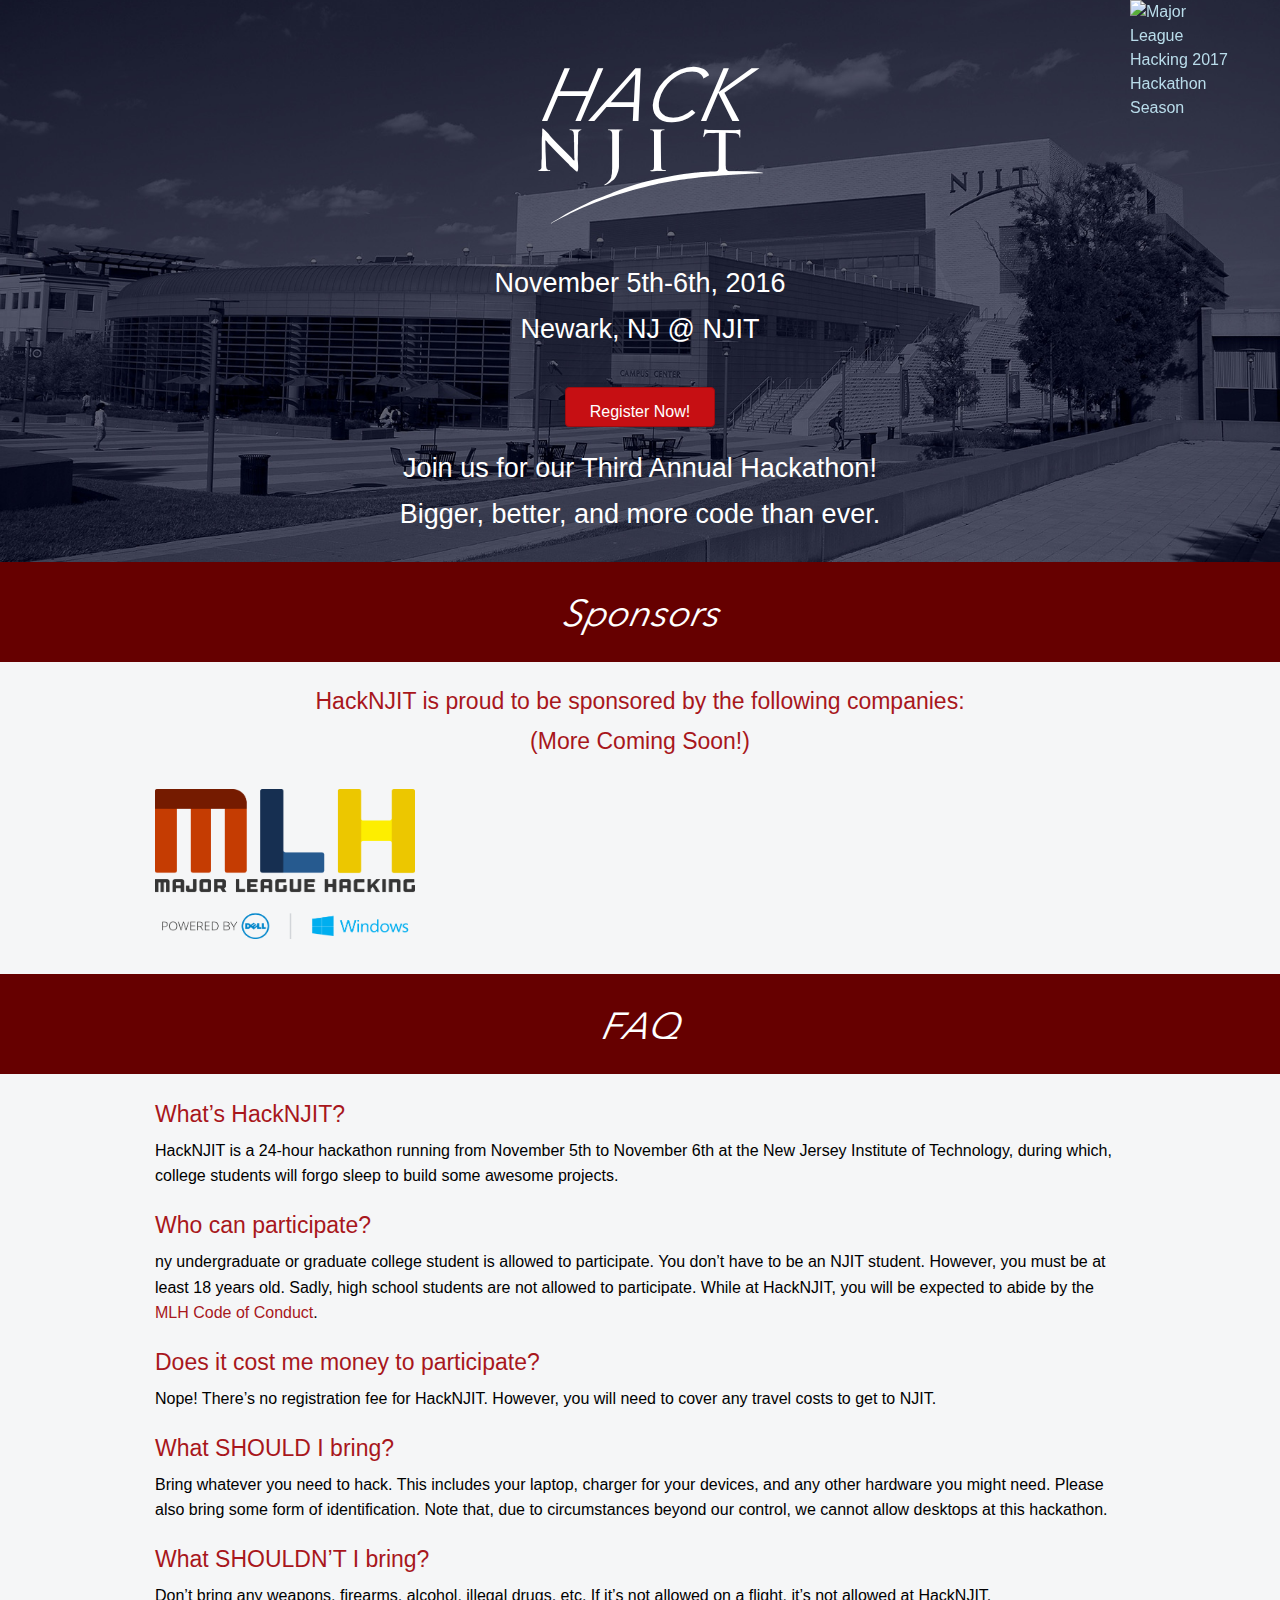
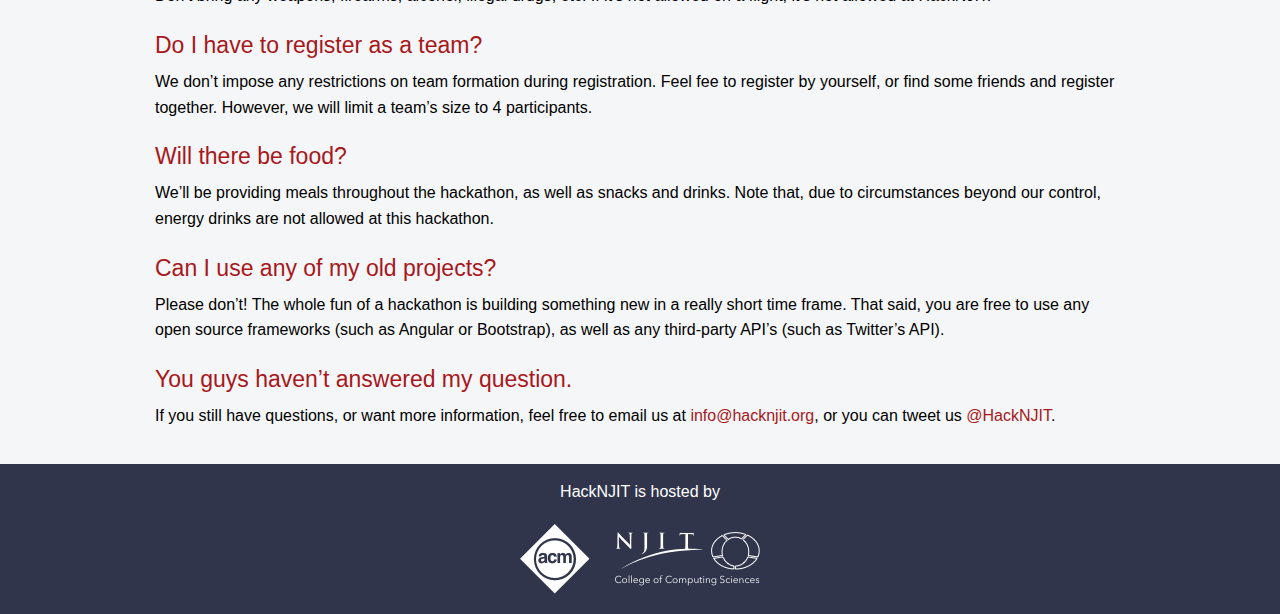
==== index.html @ 6ea571e4 "Updated the FAQ" ====
<!DOCTYPE html>
<html class="no-js" lang="en">
	<head>
		<meta charset="utf-8">

		<title>HackNJIT</title>

		<meta name="viewport" content="width=device-width, initial-scale=1.0">

		<link rel="stylesheet" href="css/normalize.min.css">
		<link rel="stylesheet" href="css/foundation.min.css">
		<link rel="stylesheet" href="css/slick.css">
		<link rel="stylesheet" href="css/style.min.css">

	</head>
	<body>
		<header>
			<div class="row">
				<div class="columns">
					<h2>Hack</h2>
					<h1><img src="img/njit-logo.png" alt="NJIT"></h1>
				</div>
			</div>

			<div class="row" id="info">
				<h3>November 5th-6th, 2016</h3>
				<h3>Newark, NJ @ NJIT</h3>
			</div>
				<a href="https://my.mlh.io/oauth/authorize?client_id=db5edcd87c031832a707f949e7d8740b9e0c71959344ea7dee6078cb388b0f20&redirect_uri=http://hacknjit.org/dashboard.html&response_type=token">
					<button type="button" id="signupbutton" class="button alert">Register Now!</button>
				</a>
			<div>
				<h3>Join us for our Third Annual Hackathon!</h3>
				<h3>Bigger, better, and more code than ever.</h3>
			</div>
		</header>
		<section id="faq">
			<div class="title">
				<div class="row">
					<div class="columns small-centered">
						<h3>Sponsors</h3>
					</div>
				</div>
			</div>
			<div class="content">
				<div class="row">
					<div class="columns small-centered">
						<div class="question">
							<h4 style="text-align:center">HackNJIT is proud to be sponsored by the following companies:</h4>
							<h4 style="text-align:center">(More Coming Soon!)</h4>
							<br>
							<a href="https://mlh.io/" target="_blank">
								<img style="width:260px;height:150px" src="img/mlh-logo-color.png" alt="MLH">
							</a>
						</div>
					</div>
				</div>
			</div>
			<div class="title">
				<div class="row">
					<div class="columns small-centered">
						<h3>FAQ</h3>
					</div>
				</div>
			</div>
			<div class="content">
				<div class="row">
					<div class="columns small-centered">
						<div class="question">
							<h4>What’s HackNJIT?</h4>
							<p>HackNJIT is a 24-hour hackathon running from November 5th to November 6th at the New Jersey Institute of Technology, during which, college students will forgo sleep to build some awesome projects.</p>
							<h4>Who can participate?</h4>
							<p>ny undergraduate or graduate college student is allowed to participate. You don’t have to be an NJIT student. However, you must be at least 18 years old. Sadly, high school students are not allowed to participate. While at HackNJIT, you will be expected to abide by the <a href="https://static.mlh.io/docs/mlh-code-of-conduct.pdf" target="_blank">MLH Code of Conduct</a>.</p>
							<h4>Does it cost me money to participate?</h4>
							<p>Nope! There’s no registration fee for HackNJIT. However, you will need to cover any travel costs to get to NJIT.</p>
							<h4>What SHOULD I bring?</h4>
							<p>Bring whatever you need to hack. This includes your laptop, charger for your devices, and any other hardware you might need. Please also bring some form of identification. Note that, due to circumstances beyond our control, we cannot allow desktops at this hackathon.</p>
							<h4>What SHOULDN’T I bring?</h4>
							<p>Don’t bring any weapons, firearms, alcohol, illegal drugs, etc. If it’s not allowed on a flight, it’s not allowed at HackNJIT. </p>
							<h4>Do I have to register as a team?</h4>
							<p>We don’t impose any restrictions on team formation during registration. Feel fee to register by yourself, or find some friends and register together. However, we will limit a team’s size to 4 participants.</p>
							<h4>Will there be food?</h4>
							<p>We’ll be providing meals throughout the hackathon, as well as snacks and drinks. Note that, due to circumstances beyond our control, energy drinks are not allowed at this hackathon.</p>
							<h4>Can I use any of my old projects?</h4>
							<p>Please don’t! The whole fun of a hackathon is building something new in a really short time frame. That said, you are free to use any open source frameworks (such as Angular or Bootstrap), as well as any third-party API’s (such as Twitter’s API).</p>
							<h4>You guys haven’t answered my question.</h4>
							<p>If you still have questions, or want more information, feel free to email us at <a href="mailto:info@hacknjit.org">info@hacknjit.org</a>, or you can tweet us <a href="https://twitter.com/hacknjit" target="_blank">@HackNJIT</a>.</p>
						</div>
					</div>
				</div>
			</div>
		</section>
		<footer>
			<div class="row">
				<div class="columns">
					<p>HackNJIT is hosted by</p>
				</div>
				<div class="columns">
					<div class="row">
						<div class="columns">
							<div class="host" id="host-acm">
								<a href="http://njit.acm.org/" target="_blank">
									<img src="img/acm-logo.png">
								</a>
							</div>
							<div class="host" id="host-ccs">
								<a href="http://ccs.njit.edu/" target="_blank">
									<img src="img/ccs-logo.png">
								</a>
							</div>
						</div>
					</div>
				</div>
			</div>
		</footer>
		<script src="js/slick.min.js"></script>
		<script src="js/email.min.js"></script>
		<a id="mlh-trust-badge" style="display:block;max-width:100px;min-width:60px;position:fixed;right:50px;top:0;width:10%;z-index:10000" href="https://mlh.io/seasons/na-2017/events?utm_source=na-2017&utm_medium=TrustBadge&utm_campaign=na-2017&utm_content=white" target="_blank"><img src="https://s3.amazonaws.com/logged-assets/trust-badge/2017/white.svg" alt="Major League Hacking 2017 Hackathon Season" style="width:100%"></a>
	</body>
</html>
---- css/style.min.css ----
@import (css) url(//hello.myfonts.net/count/2bbddd);.button,body,h3,h4,h5,h6{font-family:AvenirNextLTPro-Regular,url('Avenir Next'),sans-serif}#schedule .content,#sponsors-contact,#sponsors-grid,footer,header,section .title{text-align:center}@font-face{font-family:url(AvenirNextLTPro-Regular);src:url(../webfonts/2BBDDD_0_0.eot);src:url(../webfonts/2BBDDD_0_0.eot?#iefix) format('embedded-opentype'),url(../webfonts/2BBDDD_0_0.woff) format('woff'),url(../webfonts/2BBDDD_0_0.ttf) format('truetype')}@font-face{font-family:AvenirNextLTPro-It;src:url(../webfonts/2BBDDD_1_0.eot);src:url(../webfonts/2BBDDD_1_0.eot?#iefix) format('embedded-opentype'),url(../webfonts/2BBDDD_1_0.woff) format('woff'),url(../webfonts/2BBDDD_1_0.ttf) format('truetype')}a.button,body,h1,h2,h3,h4,h5,h6{color:#fff}a,a:hover{color:#b9dcea}a:hover{text-decoration:underline}a.button:hover{text-decoration:none}h3,h4,h5,h6{font-weight:400}h1,h2,section .title h3{font-style:italic;font-family:AvenirNextLTPro-It,"Avenir Next",sans-serif}h1{margin-top:20px}h1 img{margin-left:21px}h2{font-size:56pt;text-transform:uppercase;height:65px}header{padding-top:40px;padding-bottom:20px;background-color:#1b1b30;-webkit-background-size:cover;-moz-background-size:cover;-o-background-size:cover;background-size:cover}@media screen and (min-width:768px){header{background-image:url(../img/bg-large.jpg);background-repeat:no-repeat no-repeat;background-position:center center}}@media screen and (max-width:767px){header{background-image:url(../img/bg-small.jpg);background-repeat:no-repeat no-repeat;background-position:center center}}header .row{margin-bottom:30px}.button{background:0 0;border:1px solid #fff;border-radius:4px;height:40px;width:150px;padding:11px 0 0}.button:hover{background:rgba(225,225,225,.25)}section{background:#1b1b30}section .title{background:#600;height:100px;padding-top:22px}section .title h3{font-size:28pt}section .content{padding-top:20px;background:#f5f6f7;color:#000}p.date,section .content a,section .content h4{color:#a8171c}footer{background:#30354b;padding:15px 0 20px}.question{margin-bottom:35px}#schedule p.date{font-size:16pt}.event{margin-bottom:20px}.event p{margin:0}.event p.time{font-weight:600}.host{display:inline;margin-right:20px}.host:last-child{margin-right:0}#host-ccs{margin-top:10px}
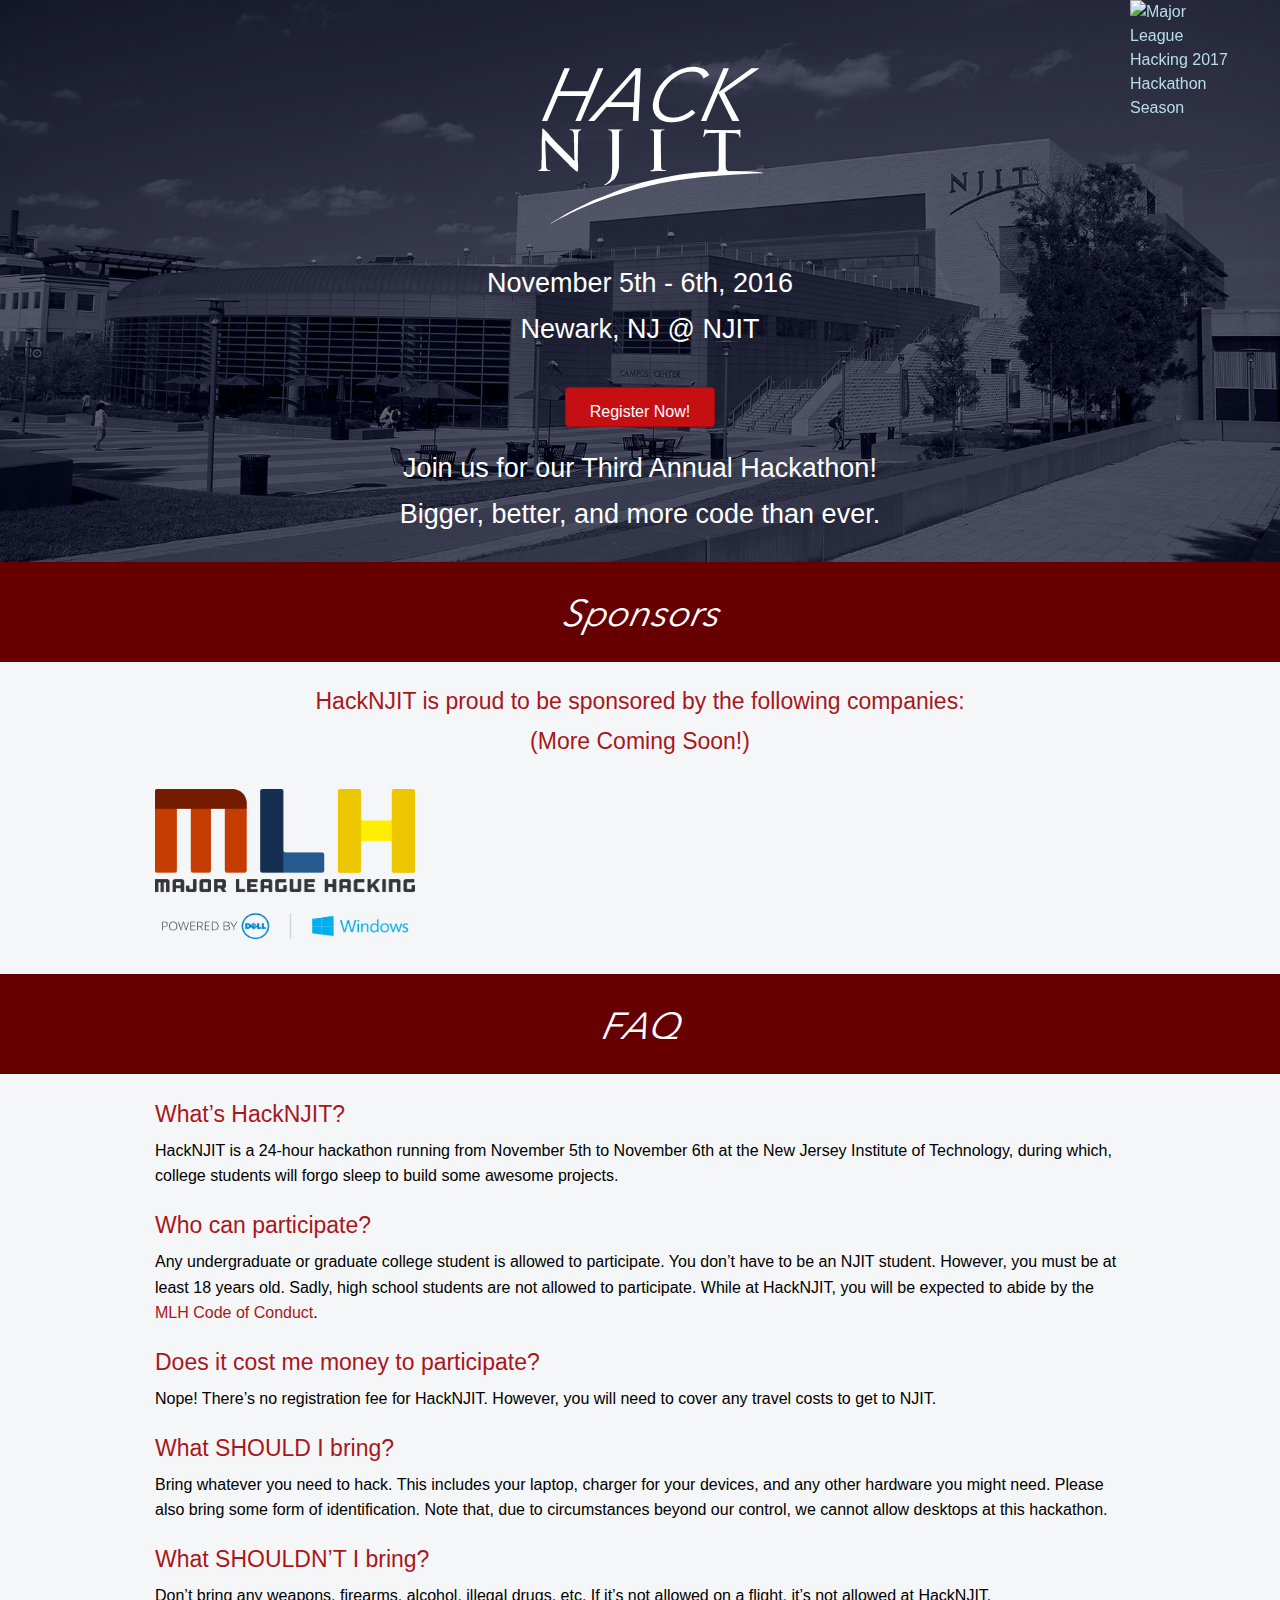
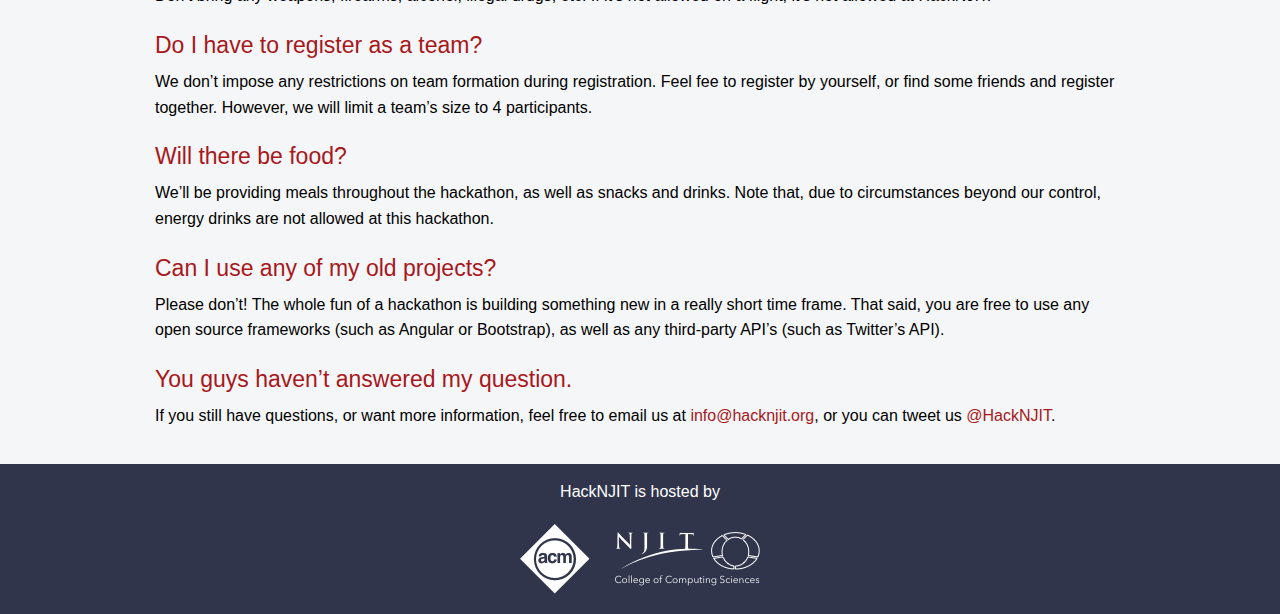
==== commit ab8dea0c: "Fixed a typo in the FAQ" ====
--- a/index.html
+++ b/index.html
@@ -23,7 +23,7 @@
 			</div>
 
 			<div class="row" id="info">
-				<h3>November 5th-6th, 2016</h3>
+				<h3>November 5th - 6th, 2016</h3>
 				<h3>Newark, NJ @ NJIT</h3>
 			</div>
 				<a href="https://my.mlh.io/oauth/authorize?client_id=db5edcd87c031832a707f949e7d8740b9e0c71959344ea7dee6078cb388b0f20&redirect_uri=http://hacknjit.org/dashboard.html&response_type=token">
@@ -70,7 +70,7 @@
 							<h4>What’s HackNJIT?</h4>
 							<p>HackNJIT is a 24-hour hackathon running from November 5th to November 6th at the New Jersey Institute of Technology, during which, college students will forgo sleep to build some awesome projects.</p>
 							<h4>Who can participate?</h4>
-							<p>ny undergraduate or graduate college student is allowed to participate. You don’t have to be an NJIT student. However, you must be at least 18 years old. Sadly, high school students are not allowed to participate. While at HackNJIT, you will be expected to abide by the <a href="https://static.mlh.io/docs/mlh-code-of-conduct.pdf" target="_blank">MLH Code of Conduct</a>.</p>
+							<p>Any undergraduate or graduate college student is allowed to participate. You don’t have to be an NJIT student. However, you must be at least 18 years old. Sadly, high school students are not allowed to participate. While at HackNJIT, you will be expected to abide by the <a href="https://static.mlh.io/docs/mlh-code-of-conduct.pdf" target="_blank">MLH Code of Conduct</a>.</p>
 							<h4>Does it cost me money to participate?</h4>
 							<p>Nope! There’s no registration fee for HackNJIT. However, you will need to cover any travel costs to get to NJIT.</p>
 							<h4>What SHOULD I bring?</h4>
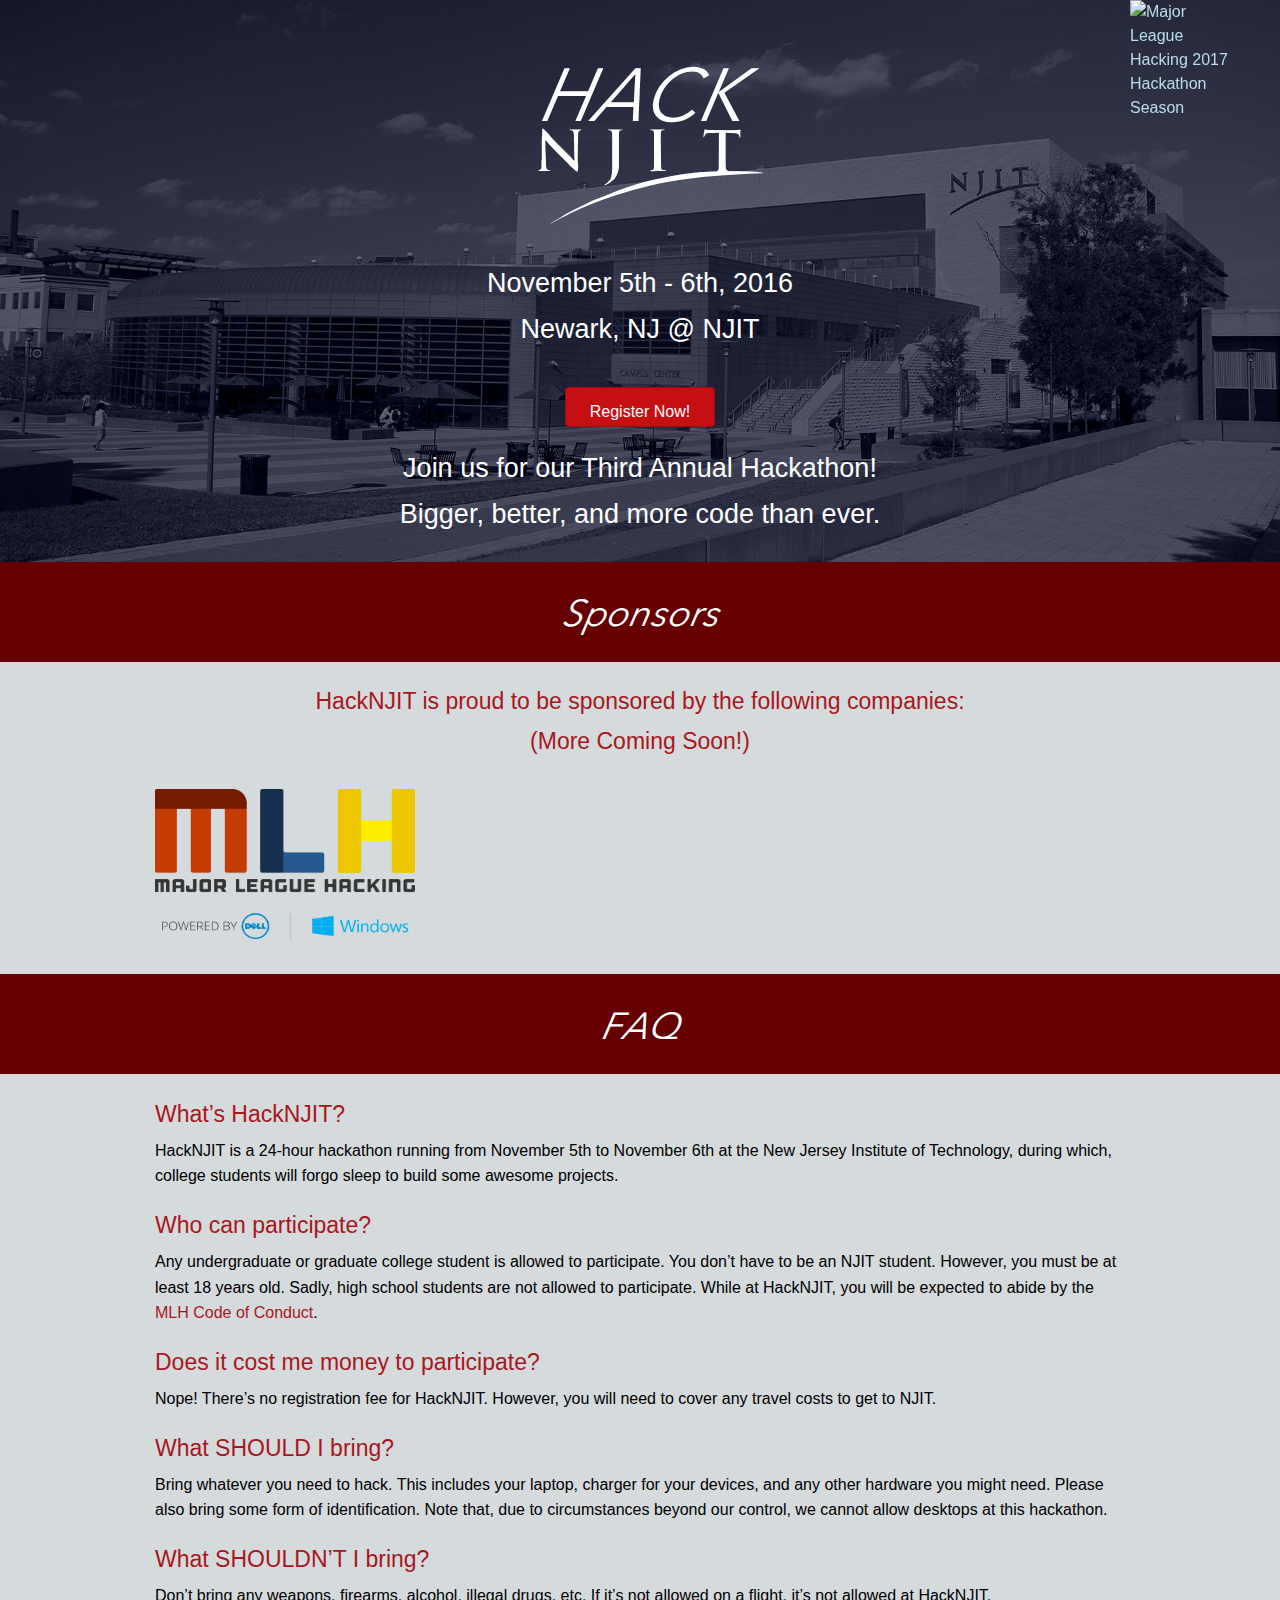
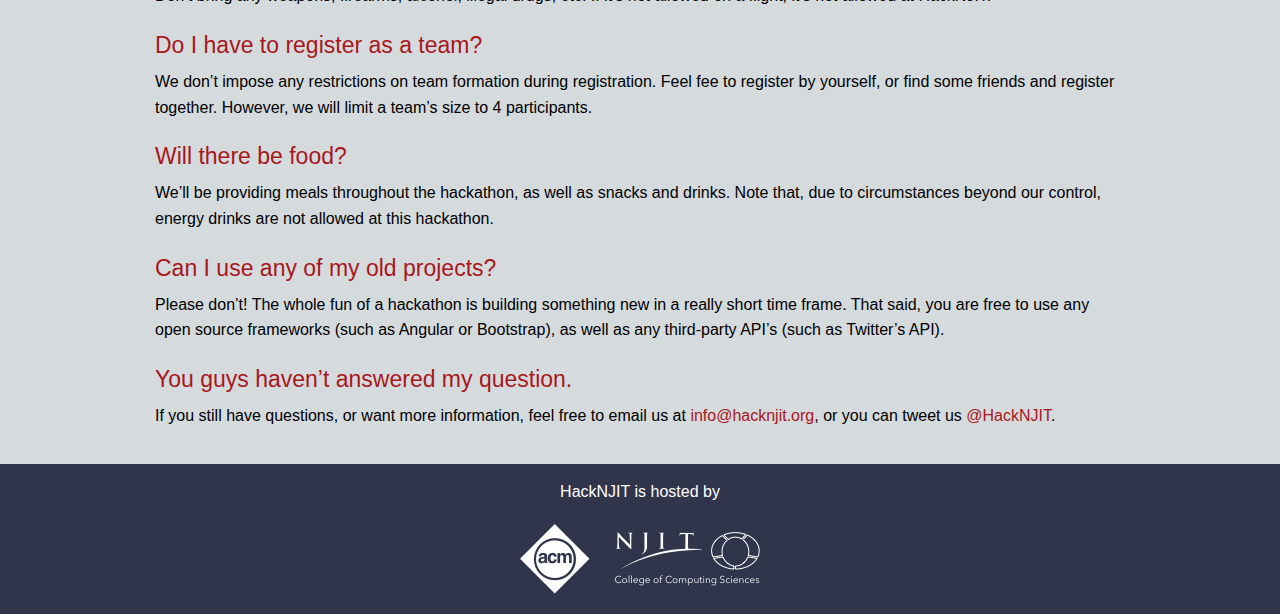
==== commit 842c4f7a: "Deleted unnecessary files" ====
--- a/index.html
+++ b/index.html
@@ -9,7 +9,8 @@
 
 		<link rel="stylesheet" href="css/normalize.min.css">
 		<link rel="stylesheet" href="css/foundation.min.css">
-		<link rel="stylesheet" href="css/slick.css">
+		<link rel="stylesheet" href="css/slick.min.css">
+		<link rel="stylesheet" href="css/slick-theme.min.css">
 		<link rel="stylesheet" href="css/style.min.css">
 
 	</head>
@@ -50,7 +51,7 @@
 							<h4 style="text-align:center">(More Coming Soon!)</h4>
 							<br>
 							<a href="https://mlh.io/" target="_blank">
-								<img style="width:260px;height:150px" src="img/mlh-logo-color.png" alt="MLH">
+								<img style="width:260px;height:150px" src="img/sponsors2016/mlh-logo-color.png" alt="MLH">
 							</a>
 						</div>
 					</div>
@@ -113,8 +114,8 @@
 				</div>
 			</div>
 		</footer>
+		<script src="js/jquery-3.1.0.min.js"></script>
 		<script src="js/slick.min.js"></script>
-		<script src="js/email.min.js"></script>
 		<a id="mlh-trust-badge" style="display:block;max-width:100px;min-width:60px;position:fixed;right:50px;top:0;width:10%;z-index:10000" href="https://mlh.io/seasons/na-2017/events?utm_source=na-2017&utm_medium=TrustBadge&utm_campaign=na-2017&utm_content=white" target="_blank"><img src="https://s3.amazonaws.com/logged-assets/trust-badge/2017/white.svg" alt="Major League Hacking 2017 Hackathon Season" style="width:100%"></a>
 	</body>
 </html>
--- a/css/style.min.css
+++ b/css/style.min.css
@@ -1 +1 @@
-@import (css) url(//hello.myfonts.net/count/2bbddd);.button,body,h3,h4,h5,h6{font-family:AvenirNextLTPro-Regular,url('Avenir Next'),sans-serif}#schedule .content,#sponsors-contact,#sponsors-grid,footer,header,section .title{text-align:center}@font-face{font-family:url(AvenirNextLTPro-Regular);src:url(../webfonts/2BBDDD_0_0.eot);src:url(../webfonts/2BBDDD_0_0.eot?#iefix) format('embedded-opentype'),url(../webfonts/2BBDDD_0_0.woff) format('woff'),url(../webfonts/2BBDDD_0_0.ttf) format('truetype')}@font-face{font-family:AvenirNextLTPro-It;src:url(../webfonts/2BBDDD_1_0.eot);src:url(../webfonts/2BBDDD_1_0.eot?#iefix) format('embedded-opentype'),url(../webfonts/2BBDDD_1_0.woff) format('woff'),url(../webfonts/2BBDDD_1_0.ttf) format('truetype')}a.button,body,h1,h2,h3,h4,h5,h6{color:#fff}a,a:hover{color:#b9dcea}a:hover{text-decoration:underline}a.button:hover{text-decoration:none}h3,h4,h5,h6{font-weight:400}h1,h2,section .title h3{font-style:italic;font-family:AvenirNextLTPro-It,"Avenir Next",sans-serif}h1{margin-top:20px}h1 img{margin-left:21px}h2{font-size:56pt;text-transform:uppercase;height:65px}header{padding-top:40px;padding-bottom:20px;background-color:#1b1b30;-webkit-background-size:cover;-moz-background-size:cover;-o-background-size:cover;background-size:cover}@media screen and (min-width:768px){header{background-image:url(../img/bg-large.jpg);background-repeat:no-repeat no-repeat;background-position:center center}}@media screen and (max-width:767px){header{background-image:url(../img/bg-small.jpg);background-repeat:no-repeat no-repeat;background-position:center center}}header .row{margin-bottom:30px}.button{background:0 0;border:1px solid #fff;border-radius:4px;height:40px;width:150px;padding:11px 0 0}.button:hover{background:rgba(225,225,225,.25)}section{background:#1b1b30}section .title{background:#600;height:100px;padding-top:22px}section .title h3{font-size:28pt}section .content{padding-top:20px;background:#f5f6f7;color:#000}p.date,section .content a,section .content h4{color:#a8171c}footer{background:#30354b;padding:15px 0 20px}.question{margin-bottom:35px}#schedule p.date{font-size:16pt}.event{margin-bottom:20px}.event p{margin:0}.event p.time{font-weight:600}.host{display:inline;margin-right:20px}.host:last-child{margin-right:0}#host-ccs{margin-top:10px}
+@import (css) url(//hello.myfonts.net/count/2bbddd);.button,body,h3,h4,h5,h6{font-family:AvenirNextLTPro-Regular,url('Avenir Next'),sans-serif}#schedule .content,#sponsors-contact,#sponsors-grid,footer,header,section .title{text-align:center}@font-face{font-family:url(AvenirNextLTPro-Regular);src:url(../webfonts/2BBDDD_0_0.eot);src:url(../webfonts/2BBDDD_0_0.eot?#iefix) format('embedded-opentype'),url(../webfonts/2BBDDD_0_0.woff) format('woff'),url(../webfonts/2BBDDD_0_0.ttf) format('truetype')}@font-face{font-family:AvenirNextLTPro-It;src:url(../webfonts/2BBDDD_1_0.eot);src:url(../webfonts/2BBDDD_1_0.eot?#iefix) format('embedded-opentype'),url(../webfonts/2BBDDD_1_0.woff) format('woff'),url(../webfonts/2BBDDD_1_0.ttf) format('truetype')}a.button,body,h1,h2,h3,h4,h5,h6{color:#fff}a,a:hover{color:#b9dcea}a:hover{text-decoration:underline}a.button:hover{text-decoration:none}h3,h4,h5,h6{font-weight:400}h1,h2,section .title h3{font-style:italic;font-family:AvenirNextLTPro-It,"Avenir Next",sans-serif}h1{margin-top:20px}h1 img{margin-left:21px}h2{font-size:56pt;text-transform:uppercase;height:65px}header{padding-top:40px;padding-bottom:20px;background-color:#1b1b30;-webkit-background-size:cover;-moz-background-size:cover;-o-background-size:cover;background-size:cover}@media screen and (min-width:768px){header{background-image:url(../img/bg-large.jpg);background-repeat:no-repeat no-repeat;background-position:center center}}@media screen and (max-width:767px){header{background-image:url(../img/bg-small.jpg);background-repeat:no-repeat no-repeat;background-position:center center}}header .row{margin-bottom:30px}.button{background:0 0;border:1px solid #fff;border-radius:4px;height:40px;width:150px;padding:11px 0 0}.button:hover{background:rgba(225,225,225,.25)}section{background:#1b1b30}section .title{background:#600;height:100px;padding-top:22px}section .title h3{font-size:28pt}section .content{padding-top:20px;background:#d5dadd;color:#000}p.date,section .content a,section .content h4{color:#a8171c}footer{background:#30354b;padding:15px 0 20px}.question{margin-bottom:35px}#schedule p.date{font-size:16pt}.event{margin-bottom:20px}.event p{margin:0}.event p.time{font-weight:600}.host{display:inline;margin-right:20px}.host:last-child{margin-right:0}#host-ccs{margin-top:10px}
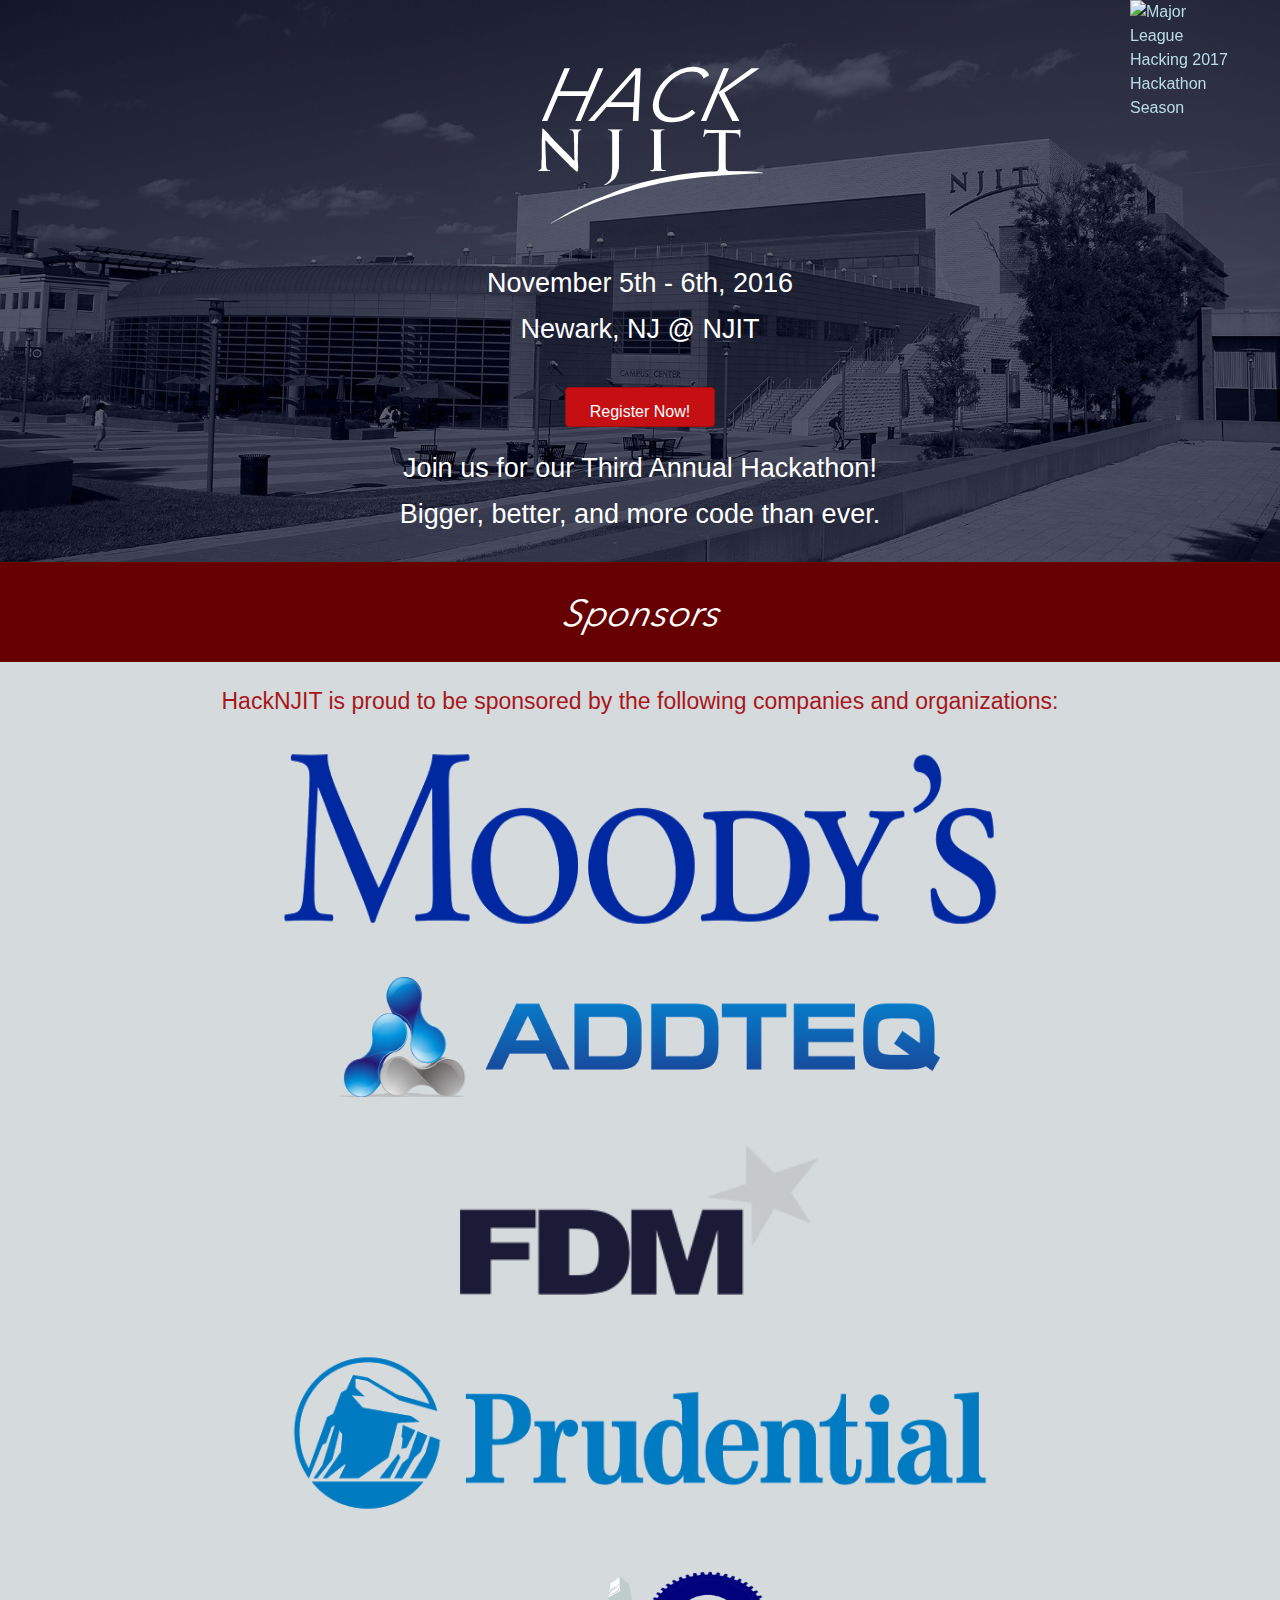
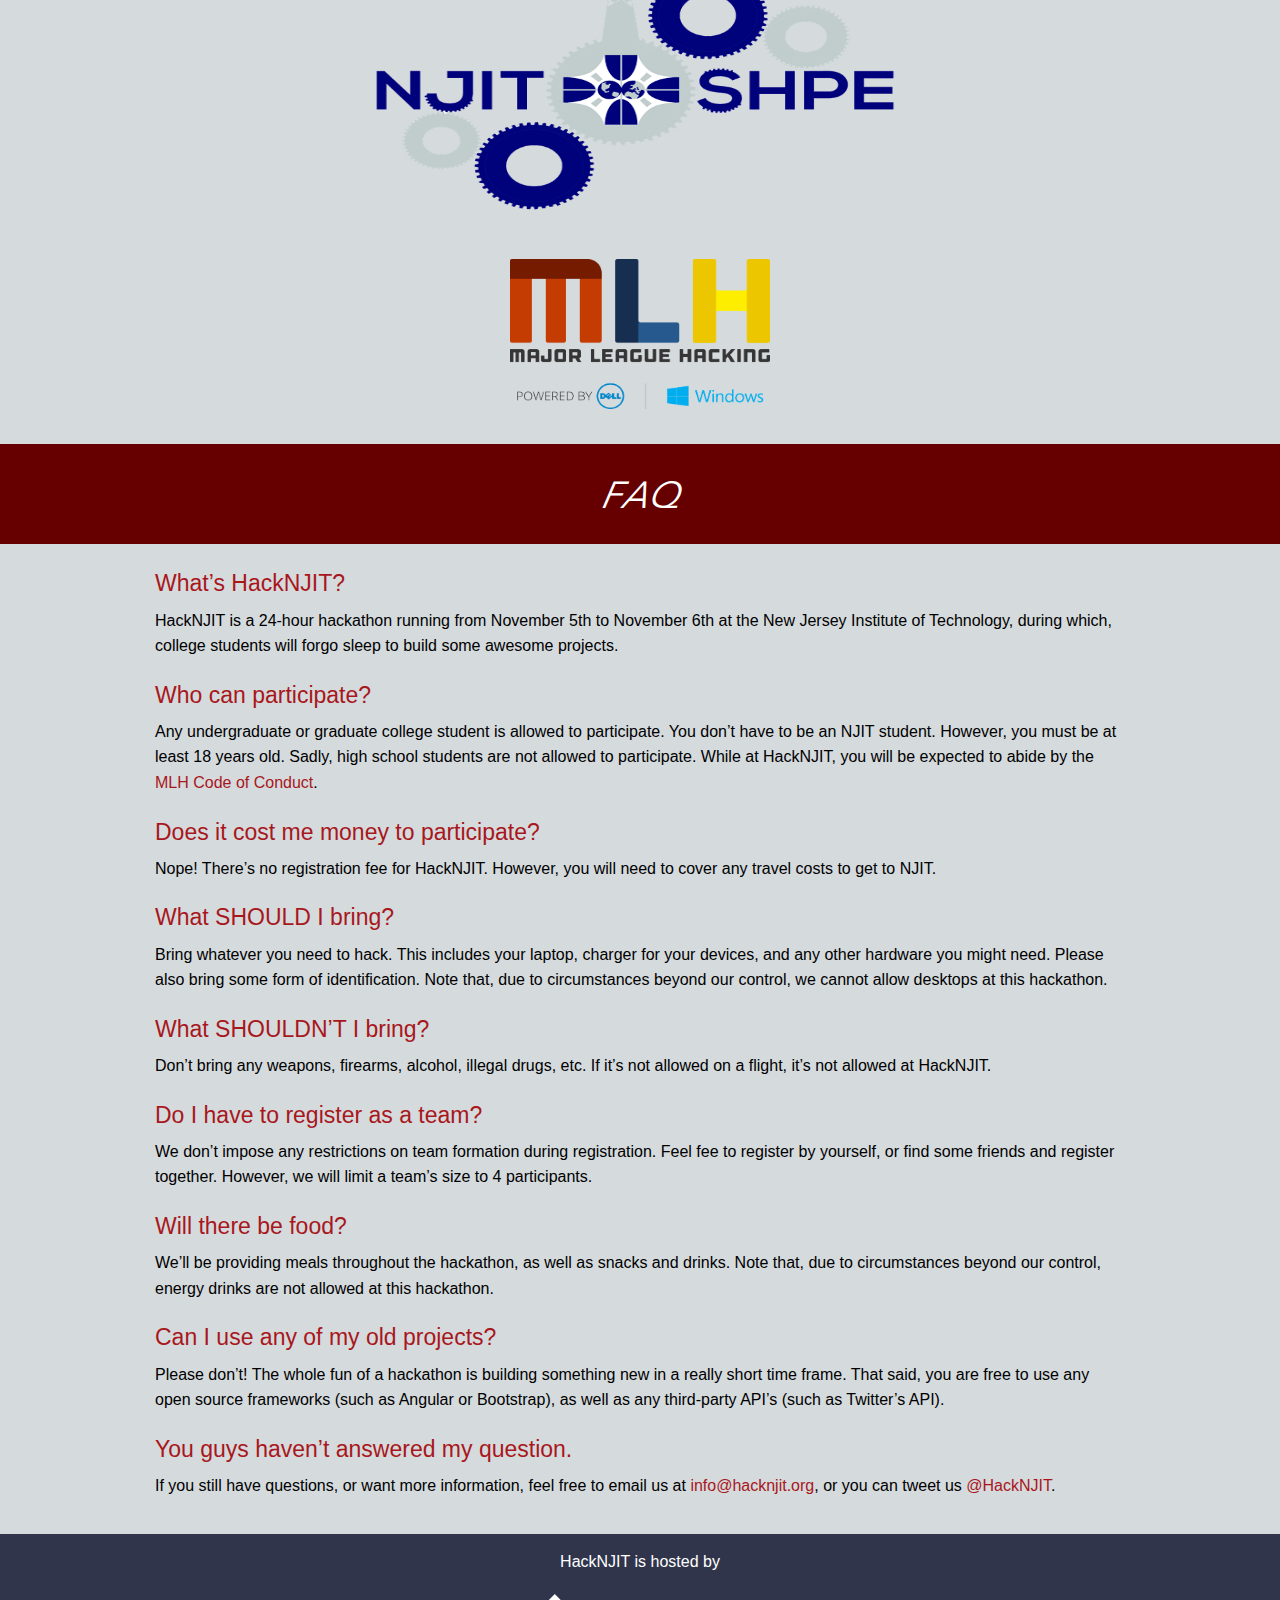
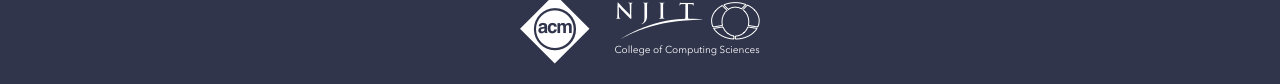
==== commit 13e87a85: "Updated the sponsors for 2016." ====
--- a/index.html
+++ b/index.html
@@ -9,8 +9,6 @@
 
 		<link rel="stylesheet" href="css/normalize.min.css">
 		<link rel="stylesheet" href="css/foundation.min.css">
-		<link rel="stylesheet" href="css/slick.min.css">
-		<link rel="stylesheet" href="css/slick-theme.min.css">
 		<link rel="stylesheet" href="css/style.min.css">
 
 	</head>
@@ -45,14 +43,38 @@
 			</div>
 			<div class="content">
 				<div class="row">
-					<div class="columns small-centered">
+					<div>
 						<div class="question">
-							<h4 style="text-align:center">HackNJIT is proud to be sponsored by the following companies:</h4>
-							<h4 style="text-align:center">(More Coming Soon!)</h4>
-							<br>
-							<a href="https://mlh.io/" target="_blank">
-								<img style="width:260px;height:150px" src="img/sponsors2016/mlh-logo-color.png" alt="MLH">
-							</a>
+							<h4 style="text-align:center">HackNJIT is proud to be sponsored by the following companies and organizations:</h4>
+								<br>
+								<a href="https://www.moodys.com/" target="_blank">
+									<img style="width:720px;height:180px" src="img/sponsors2016/moodys-logo.png" alt="Moody's">
+								</a>
+								<br>
+								<br>
+								<a href="https://www.addteq.com/" target="_blank">
+									<img style="width:600px;height:120px" src="img/sponsors2016/addteq-logo.png" alt="Addteq">
+								</a>
+								<br>
+								<br>
+								<a href="http://www.fdmgroup.com/" target="_blank">
+									<img style="width:360px;height:150px" src="img/sponsors2016/fdm-logo.png" alt="FDM Group">
+								</a>
+								<br>
+								<br>
+								<a href="https://www.prudential.com/personal/" target="_blank">
+									<img style="width:720px;height:180px" src="img/sponsors2016/prudential-logo.png" alt="Prudential">
+								</a>
+								<br>
+								<br>
+								<a href="http://njitshpe.weebly.com/" target="_blank">
+									<img style="width:720px;height:240px" src="img/sponsors2016/shpe-logo.png" alt="NJIT SHPE">
+								</a>
+								<br>
+								<br>
+								<a href="https://mlh.io/" target="_blank">
+									<img style="width:260px;height:150px" src="img/sponsors2016/mlh-logo-color.png" alt="MLH">
+								</a>
 						</div>
 					</div>
 				</div>
@@ -114,8 +136,6 @@
 				</div>
 			</div>
 		</footer>
-		<script src="js/jquery-3.1.0.min.js"></script>
-		<script src="js/slick.min.js"></script>
 		<a id="mlh-trust-badge" style="display:block;max-width:100px;min-width:60px;position:fixed;right:50px;top:0;width:10%;z-index:10000" href="https://mlh.io/seasons/na-2017/events?utm_source=na-2017&utm_medium=TrustBadge&utm_campaign=na-2017&utm_content=white" target="_blank"><img src="https://s3.amazonaws.com/logged-assets/trust-badge/2017/white.svg" alt="Major League Hacking 2017 Hackathon Season" style="width:100%"></a>
 	</body>
 </html>
--- a/css/style.min.css
+++ b/css/style.min.css
@@ -1 +1 @@
-@import (css) url(//hello.myfonts.net/count/2bbddd);.button,body,h3,h4,h5,h6{font-family:AvenirNextLTPro-Regular,url('Avenir Next'),sans-serif}#schedule .content,#sponsors-contact,#sponsors-grid,footer,header,section .title{text-align:center}@font-face{font-family:url(AvenirNextLTPro-Regular);src:url(../webfonts/2BBDDD_0_0.eot);src:url(../webfonts/2BBDDD_0_0.eot?#iefix) format('embedded-opentype'),url(../webfonts/2BBDDD_0_0.woff) format('woff'),url(../webfonts/2BBDDD_0_0.ttf) format('truetype')}@font-face{font-family:AvenirNextLTPro-It;src:url(../webfonts/2BBDDD_1_0.eot);src:url(../webfonts/2BBDDD_1_0.eot?#iefix) format('embedded-opentype'),url(../webfonts/2BBDDD_1_0.woff) format('woff'),url(../webfonts/2BBDDD_1_0.ttf) format('truetype')}a.button,body,h1,h2,h3,h4,h5,h6{color:#fff}a,a:hover{color:#b9dcea}a:hover{text-decoration:underline}a.button:hover{text-decoration:none}h3,h4,h5,h6{font-weight:400}h1,h2,section .title h3{font-style:italic;font-family:AvenirNextLTPro-It,"Avenir Next",sans-serif}h1{margin-top:20px}h1 img{margin-left:21px}h2{font-size:56pt;text-transform:uppercase;height:65px}header{padding-top:40px;padding-bottom:20px;background-color:#1b1b30;-webkit-background-size:cover;-moz-background-size:cover;-o-background-size:cover;background-size:cover}@media screen and (min-width:768px){header{background-image:url(../img/bg-large.jpg);background-repeat:no-repeat no-repeat;background-position:center center}}@media screen and (max-width:767px){header{background-image:url(../img/bg-small.jpg);background-repeat:no-repeat no-repeat;background-position:center center}}header .row{margin-bottom:30px}.button{background:0 0;border:1px solid #fff;border-radius:4px;height:40px;width:150px;padding:11px 0 0}.button:hover{background:rgba(225,225,225,.25)}section{background:#1b1b30}section .title{background:#600;height:100px;padding-top:22px}section .title h3{font-size:28pt}section .content{padding-top:20px;background:#d5dadd;color:#000}p.date,section .content a,section .content h4{color:#a8171c}footer{background:#30354b;padding:15px 0 20px}.question{margin-bottom:35px}#schedule p.date{font-size:16pt}.event{margin-bottom:20px}.event p{margin:0}.event p.time{font-weight:600}.host{display:inline;margin-right:20px}.host:last-child{margin-right:0}#host-ccs{margin-top:10px}
+@import (css) url(//hello.myfonts.net/count/2bbddd);.button,body,h3,h4,h5,h6{font-family:AvenirNextLTPro-Regular,url('Avenir Next'),sans-serif}#schedule .content,#sponsors-contact,#sponsors-grid,footer,header,section .title{text-align:center}@font-face{font-family:url(AvenirNextLTPro-Regular);src:url(../webfonts/2BBDDD_0_0.eot);src:url(../webfonts/2BBDDD_0_0.eot?#iefix) format('embedded-opentype'),url(../webfonts/2BBDDD_0_0.woff) format('woff'),url(../webfonts/2BBDDD_0_0.ttf) format('truetype')}@font-face{font-family:AvenirNextLTPro-It;src:url(../webfonts/2BBDDD_1_0.eot);src:url(../webfonts/2BBDDD_1_0.eot?#iefix) format('embedded-opentype'),url(../webfonts/2BBDDD_1_0.woff) format('woff'),url(../webfonts/2BBDDD_1_0.ttf) format('truetype')}a.button,body,h1,h2,h3,h4,h5,h6{color:#fff}a,a:hover{color:#b9dcea}a:hover{text-decoration:underline}a.button:hover{text-decoration:none}h3,h4,h5,h6{font-weight:400}h1,h2,section .title h3{font-style:italic;font-family:AvenirNextLTPro-It,"Avenir Next",sans-serif}h1{margin-top:20px}h1 img{margin-left:21px}h2{font-size:56pt;text-transform:uppercase;height:65px}header{padding-top:40px;padding-bottom:20px;background-color:#1b1b30;-webkit-background-size:cover;-moz-background-size:cover;-o-background-size:cover;background-size:cover}@media screen and (min-width:768px){header{background-image:url(../img/bg-large.jpg);background-repeat:no-repeat no-repeat;background-position:center center}}@media screen and (max-width:767px){header{background-image:url(../img/bg-small.jpg);background-repeat:no-repeat no-repeat;background-position:center center}}header .row{margin-bottom:30px}.button{background:0 0;border:1px solid #fff;border-radius:4px;height:40px;width:150px;padding:11px 0 0}.button:hover{background:rgba(225,225,225,.25)}section{background:#1b1b30}section .title{background:#600;height:100px;padding-top:22px}section .title h3{font-size:28pt}section .content{padding-top:20px;background:#d5dadd;color:#000}p.date,section .content a,section .content h4{color:#a8171c}footer{background:#30354b;padding:15px 0 20px}.question{margin-bottom:35px}.question img{display:block;margin-left:auto;margin-right:auto}#schedule p.date{font-size:16pt}.event{margin-bottom:20px}.event p{margin:0}.event p.time{font-weight:600}.host{display:inline;margin-right:20px}.host:last-child{margin-right:0}#host-ccs{margin-top:10px}
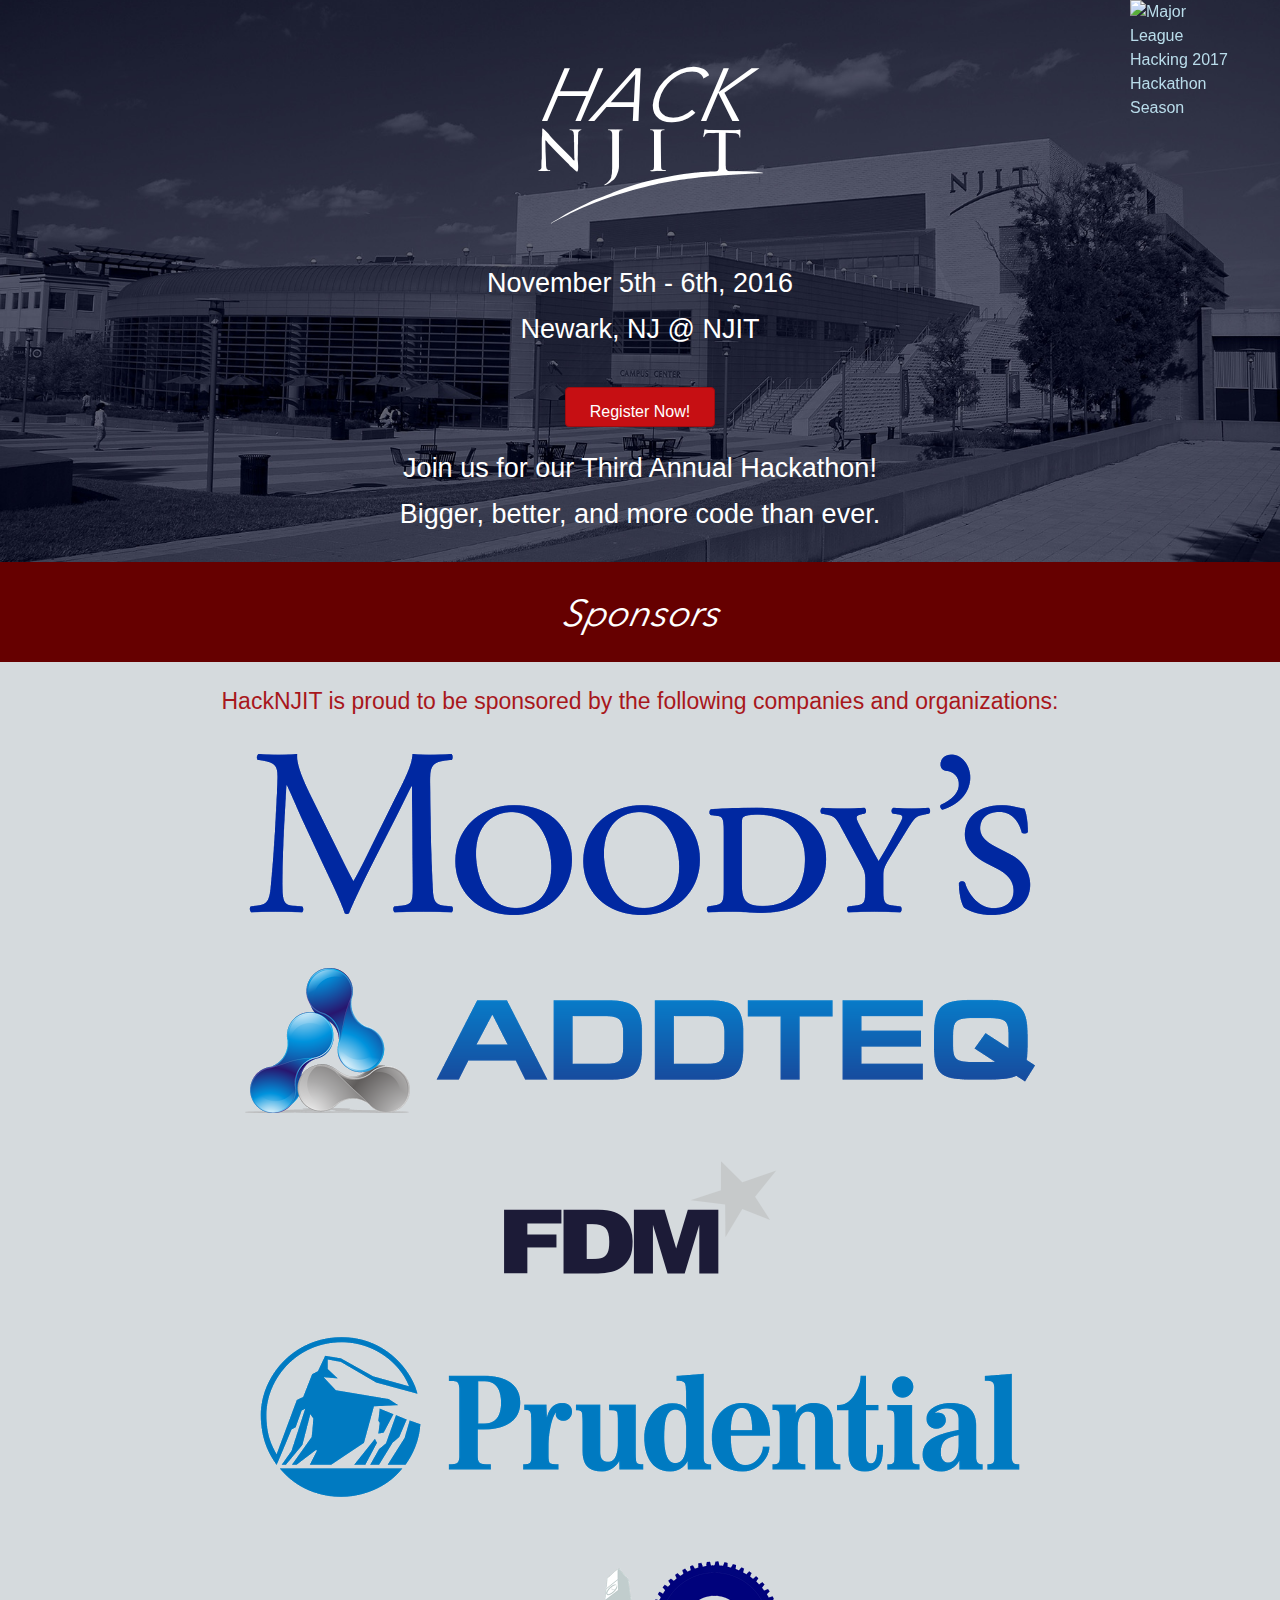
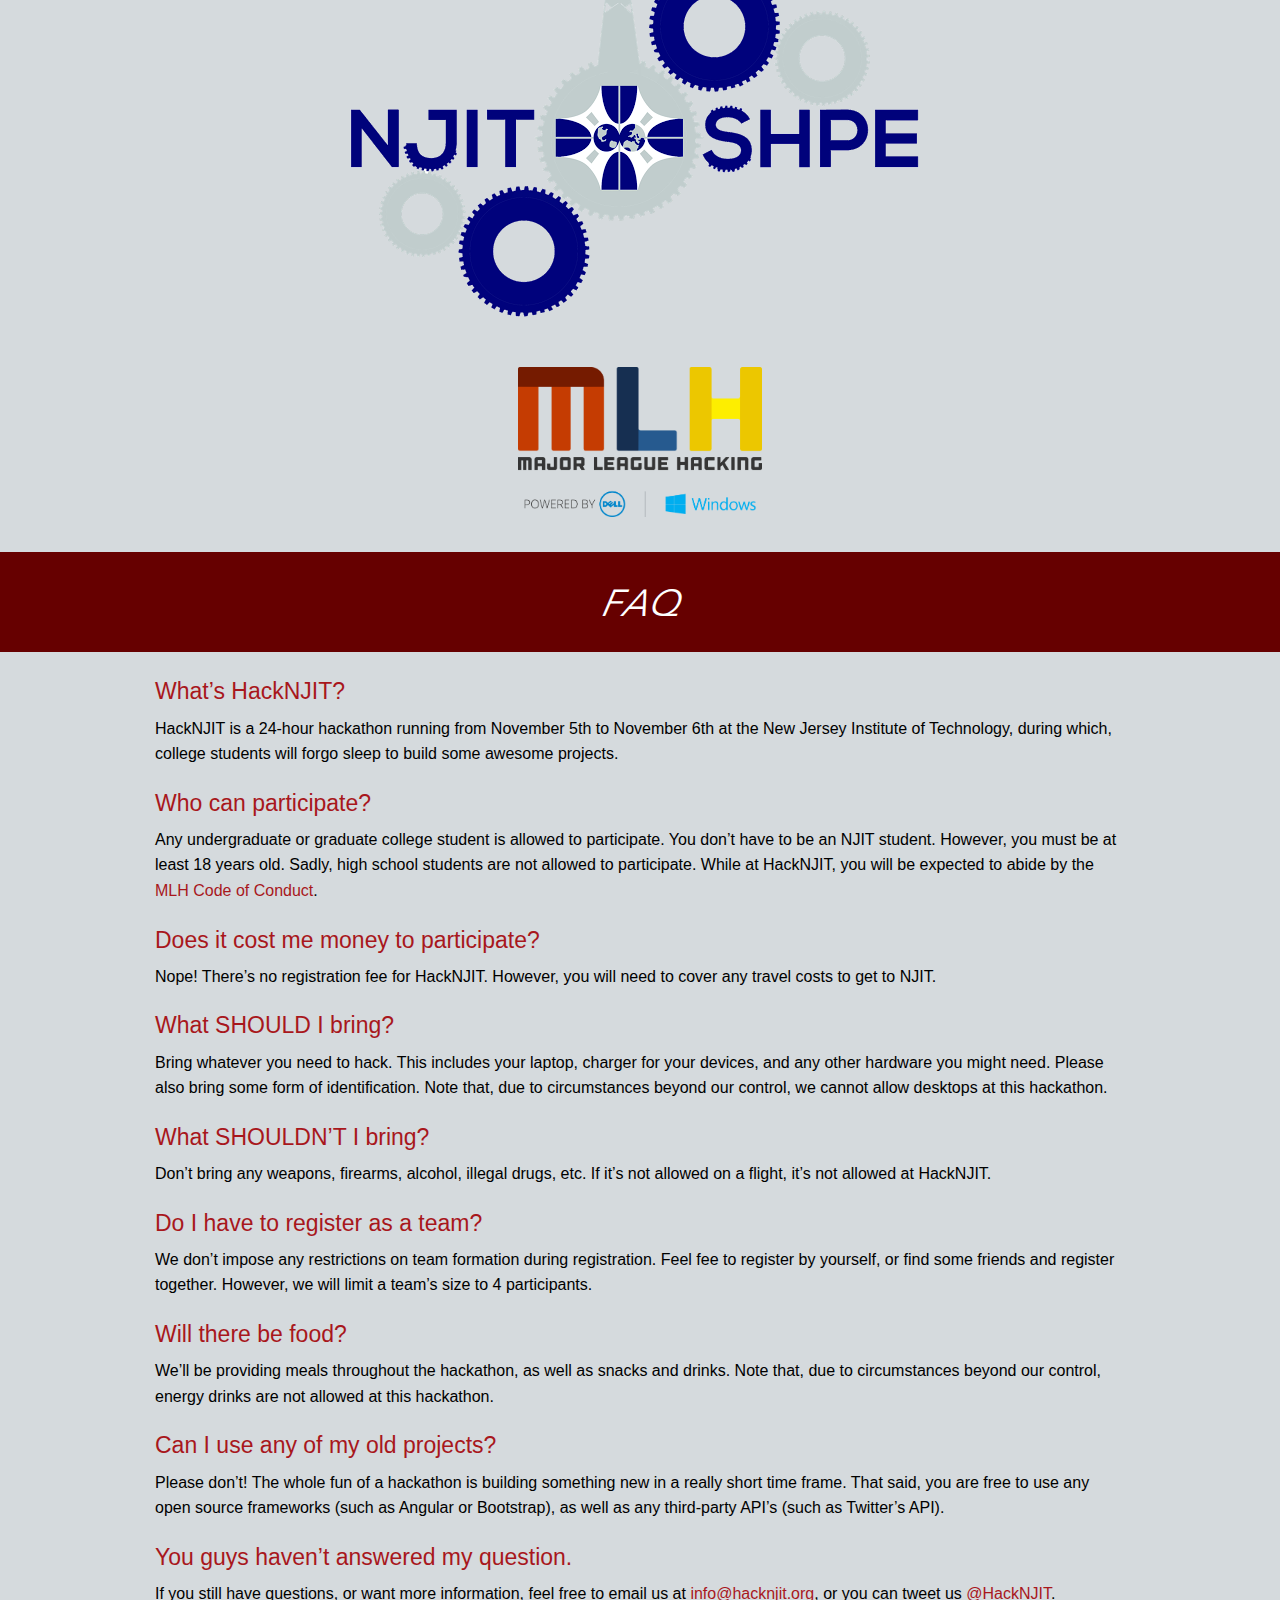
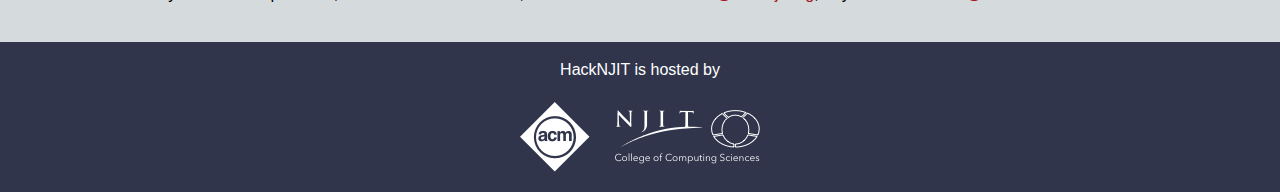
==== commit 5f64b5bd: "Fixed sponsor image resolutions." ====
--- a/index.html
+++ b/index.html
@@ -48,32 +48,32 @@
 							<h4 style="text-align:center">HackNJIT is proud to be sponsored by the following companies and organizations:</h4>
 								<br>
 								<a href="https://www.moodys.com/" target="_blank">
-									<img style="width:720px;height:180px" src="img/sponsors2016/moodys-logo.png" alt="Moody's">
+									<img src="img/sponsors2016/moodys-logo.png" alt="Moody's">
 								</a>
 								<br>
 								<br>
 								<a href="https://www.addteq.com/" target="_blank">
-									<img style="width:600px;height:120px" src="img/sponsors2016/addteq-logo.png" alt="Addteq">
+									<img src="img/sponsors2016/addteq-logo.png" alt="Addteq">
 								</a>
 								<br>
 								<br>
 								<a href="http://www.fdmgroup.com/" target="_blank">
-									<img style="width:360px;height:150px" src="img/sponsors2016/fdm-logo.png" alt="FDM Group">
+									<img src="img/sponsors2016/fdm-logo.png" alt="FDM Group">
 								</a>
 								<br>
 								<br>
 								<a href="https://www.prudential.com/personal/" target="_blank">
-									<img style="width:720px;height:180px" src="img/sponsors2016/prudential-logo.png" alt="Prudential">
+									<img src="img/sponsors2016/prudential-logo.png" alt="Prudential">
 								</a>
 								<br>
 								<br>
 								<a href="http://njitshpe.weebly.com/" target="_blank">
-									<img style="width:720px;height:240px" src="img/sponsors2016/shpe-logo.png" alt="NJIT SHPE">
+									<img src="img/sponsors2016/shpe-logo.png" alt="NJIT SHPE">
 								</a>
 								<br>
 								<br>
 								<a href="https://mlh.io/" target="_blank">
-									<img style="width:260px;height:150px" src="img/sponsors2016/mlh-logo-color.png" alt="MLH">
+									<img style="width:auto;height:150px" src="img/sponsors2016/mlh-logo-color.png" alt="MLH">
 								</a>
 						</div>
 					</div>
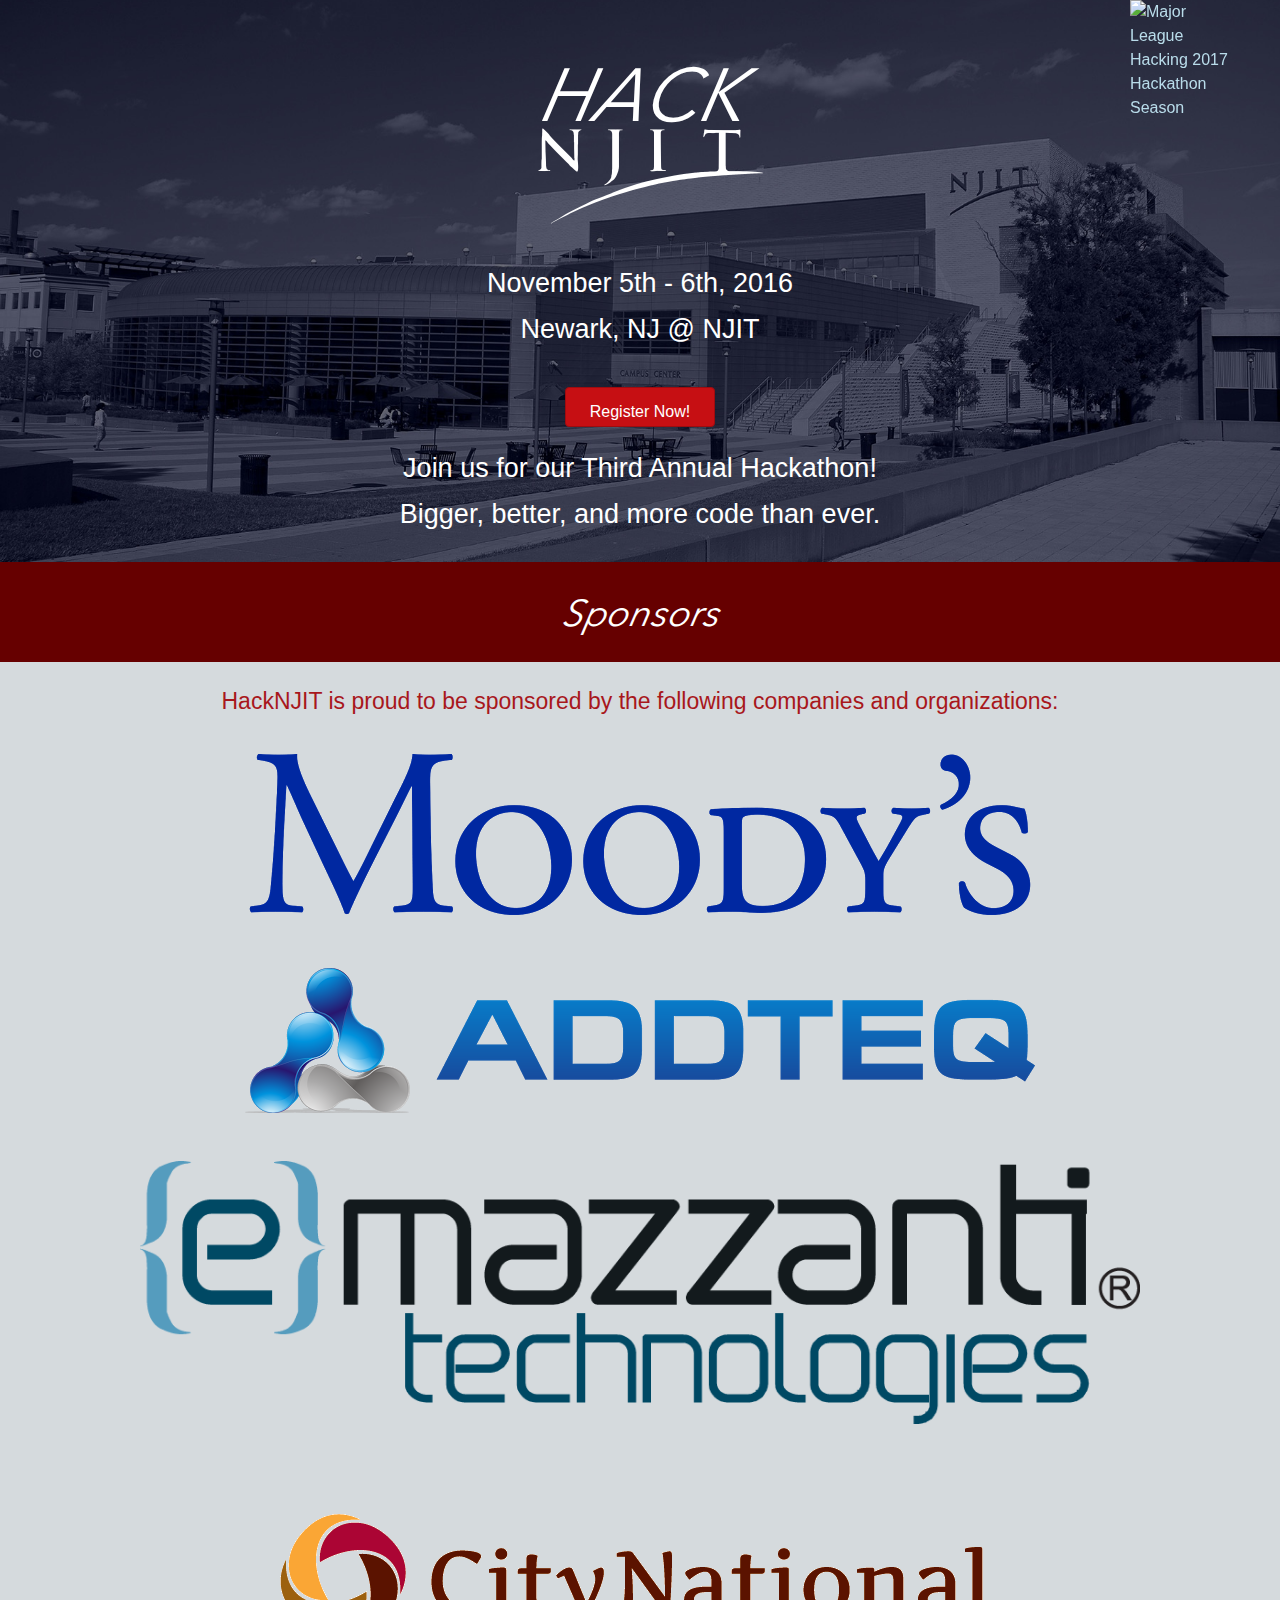
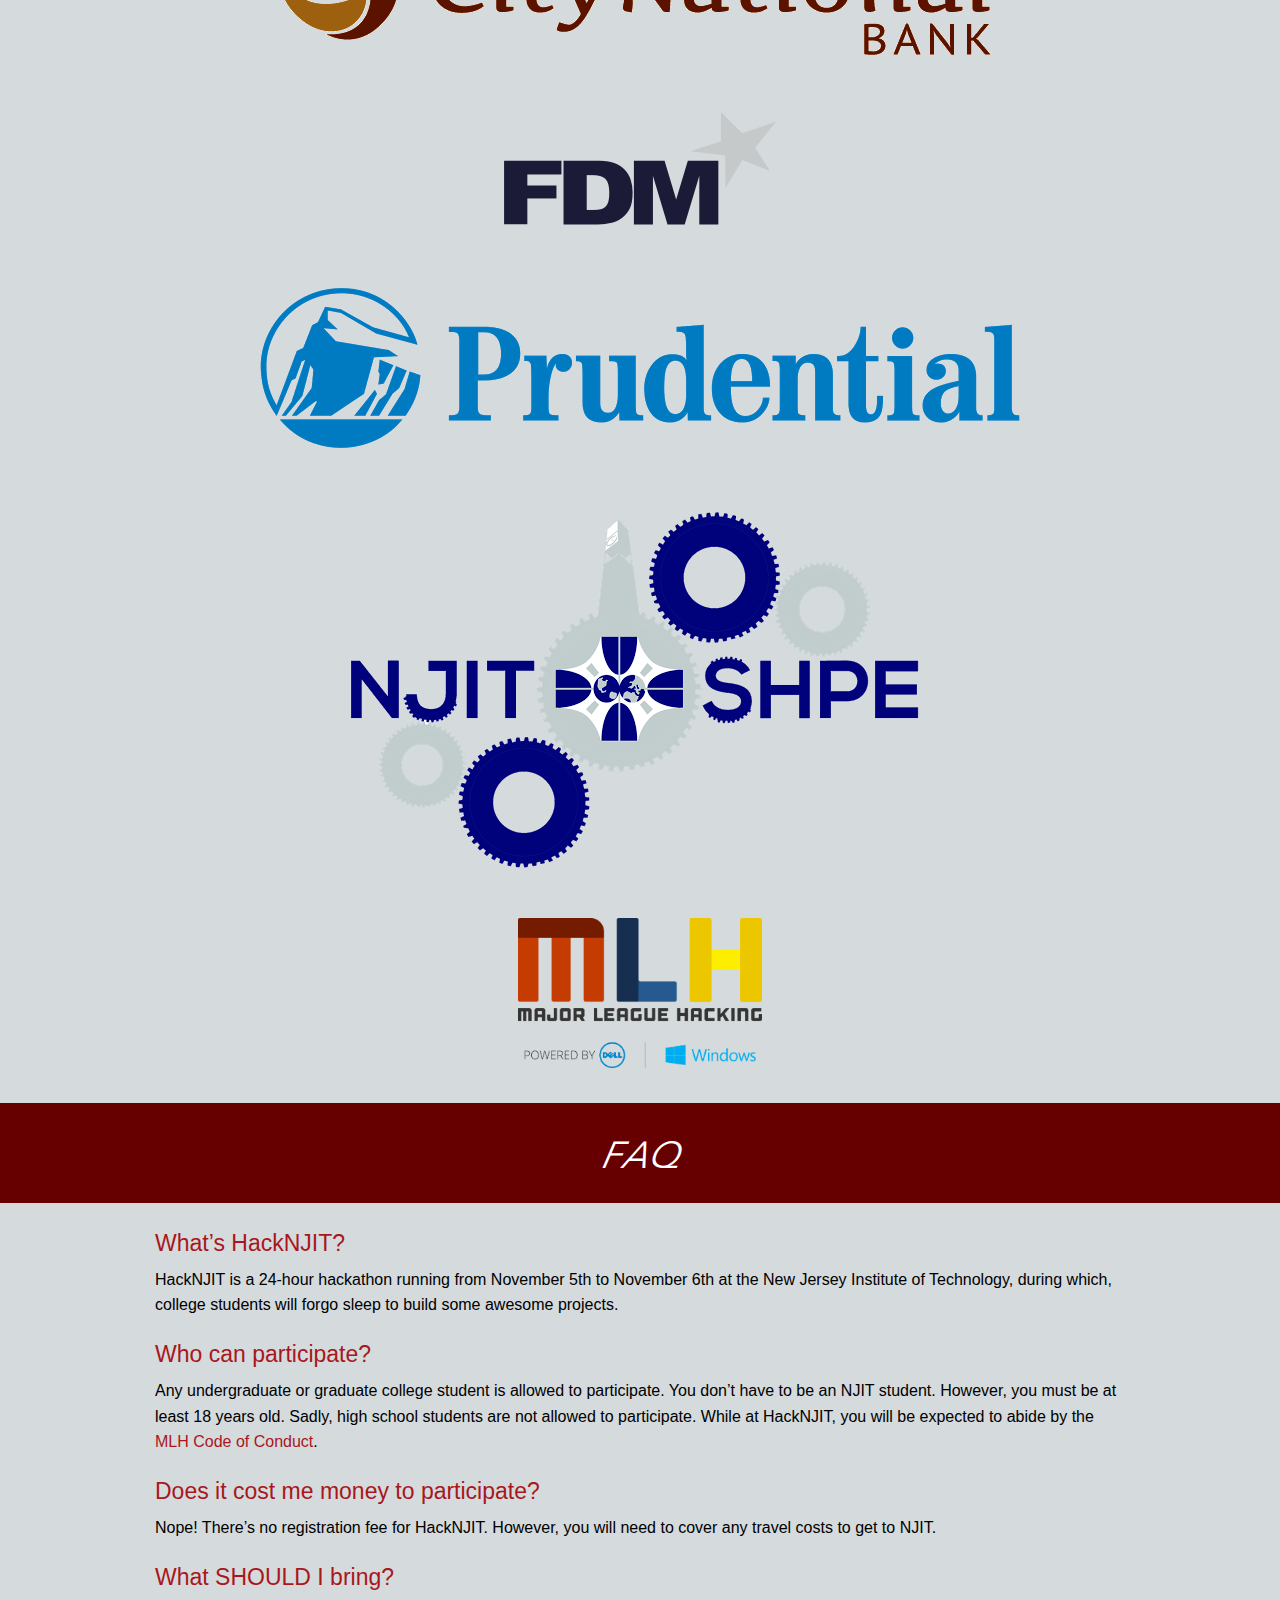
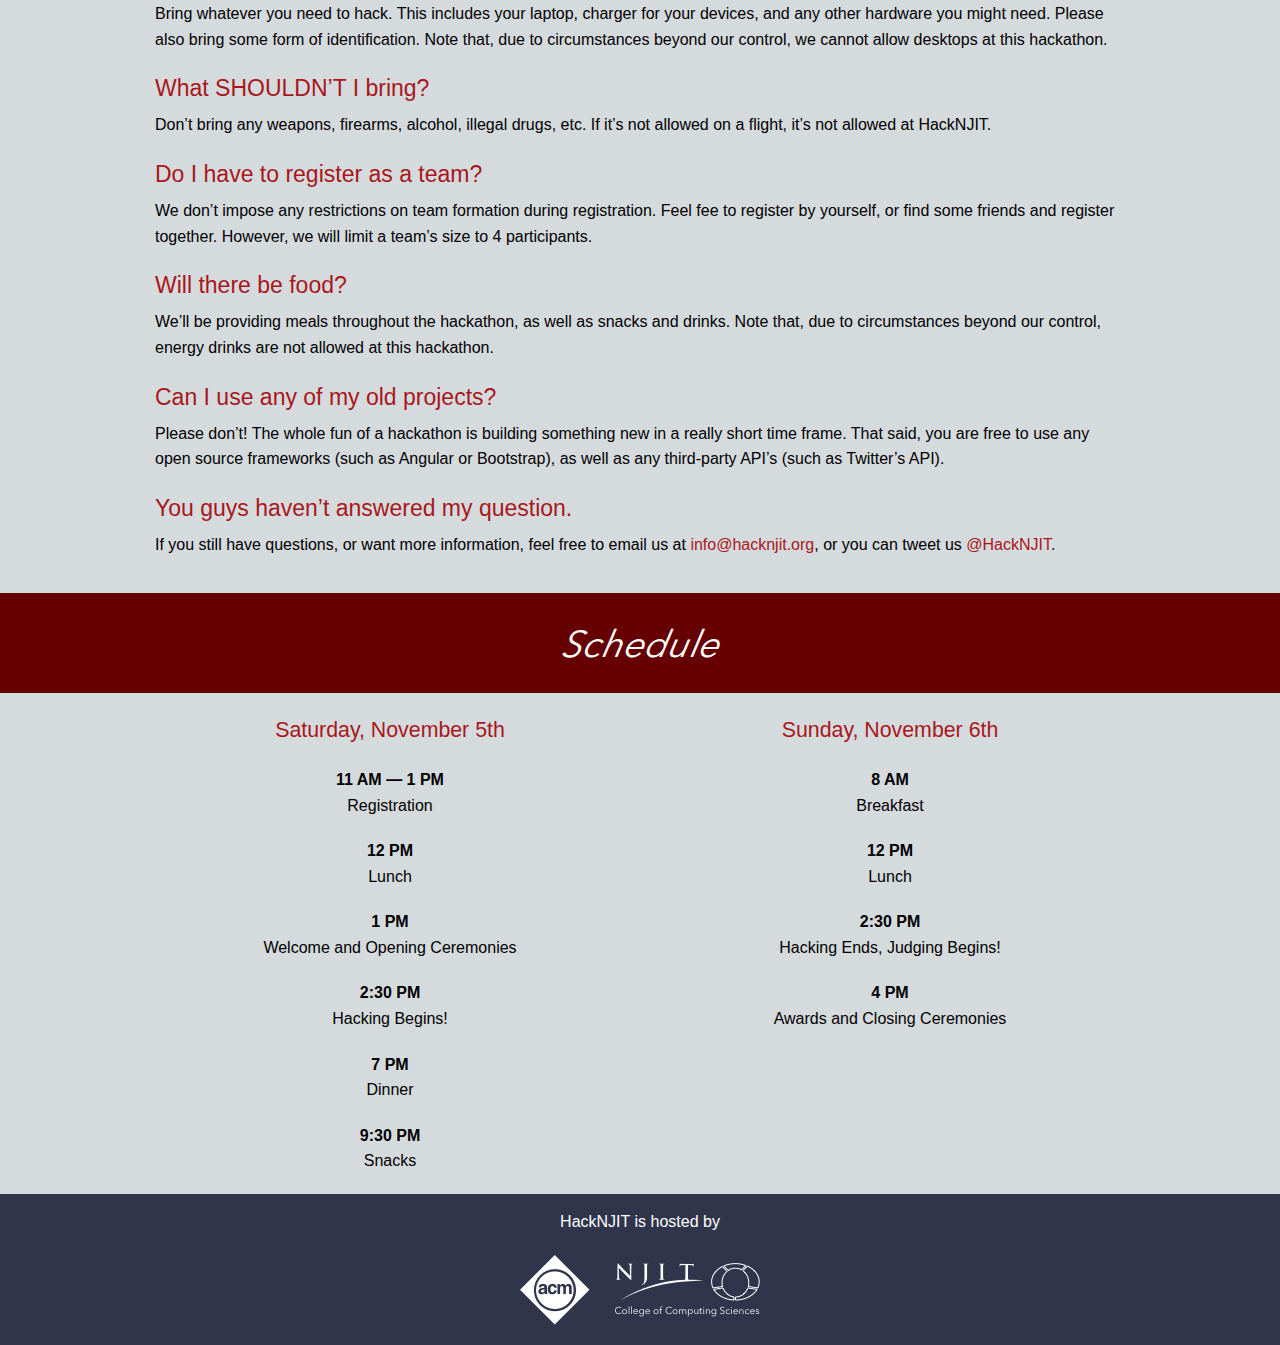
==== commit e1bf3154: "Put up the 2016 schedule and added the two last sponsor logos." ====
--- a/index.html
+++ b/index.html
@@ -57,6 +57,16 @@
 								</a>
 								<br>
 								<br>
+								<a href="https://www.emazzanti.net/" target="_blank">
+									<img src="img/sponsors2016/emazzanti-logo.png" alt="eMazzanti">
+								</a>
+								<br>
+								<br>
+								<a href="https://www.citynatbank.com/" target="_blank">
+									<img src="img/sponsors2016/city-bank-logo.png" alt="City National Bank of NJ">
+								</a>
+								<br>
+								<br>							
 								<a href="http://www.fdmgroup.com/" target="_blank">
 									<img src="img/sponsors2016/fdm-logo.png" alt="FDM Group">
 								</a>
@@ -113,7 +123,80 @@
 				</div>
 			</div>
 		</section>
-		<footer>
+
+
+		<section id="schedule">
+			<div class="title">
+				<div class="row">
+					<div class="columns small-centered">
+						<h3>Schedule</h3>
+					</div>
+				</div>
+			</div>
+
+			<div class="content">
+				<div class="row">
+					<div class="columns day large-6">
+						<p class="date">Saturday, November 5th</p>
+
+						<div class="event">
+							<p class="time">11 AM &mdash; 1 PM</p>
+							<p class="name">Registration</p>
+						</div>
+
+						<div class="event">
+							<p class="time">12 PM</p>
+							<p class="name">Lunch</p>
+						</div>
+
+						<div class="event">
+							<p class="time">1 PM</p>
+							<p class="name">Welcome and Opening Ceremonies</p>
+						</div>
+
+						<div class="event">
+							<p class="time">2:30 PM</p>
+							<p class="name">Hacking Begins!</p>
+						</div>
+
+						<div class="event">
+							<p class="time">7 PM</p>
+							<p class="name">Dinner</p>
+						</div>
+
+						<div class="event">
+							<p class="time">9:30 PM</p>
+							<p class="name">Snacks</p>
+						</div>
+					</div>
+					<div class="columns day large-6">
+						<p class="date">Sunday, November 6th</p>
+
+						<div class="event">
+							<p class="time">8 AM</p>
+							<p class="name">Breakfast</p>
+						</div>
+
+						<div class="event">
+							<p class="time">12 PM</p>
+							<p class="name">Lunch</p>
+						</div>
+
+						<div class="event">
+							<p class="time">2:30 PM</p>
+							<p class="name">Hacking Ends, Judging Begins!</p>
+						</div>
+
+						<div class="event">
+							<p class="time">4 PM</p>
+							<p class="name">Awards and Closing Ceremonies</p>
+						</div>
+					</div>
+				</div>
+			</div>
+		</section>
+
+    <footer>
 			<div class="row">
 				<div class="columns">
 					<p>HackNJIT is hosted by</p>
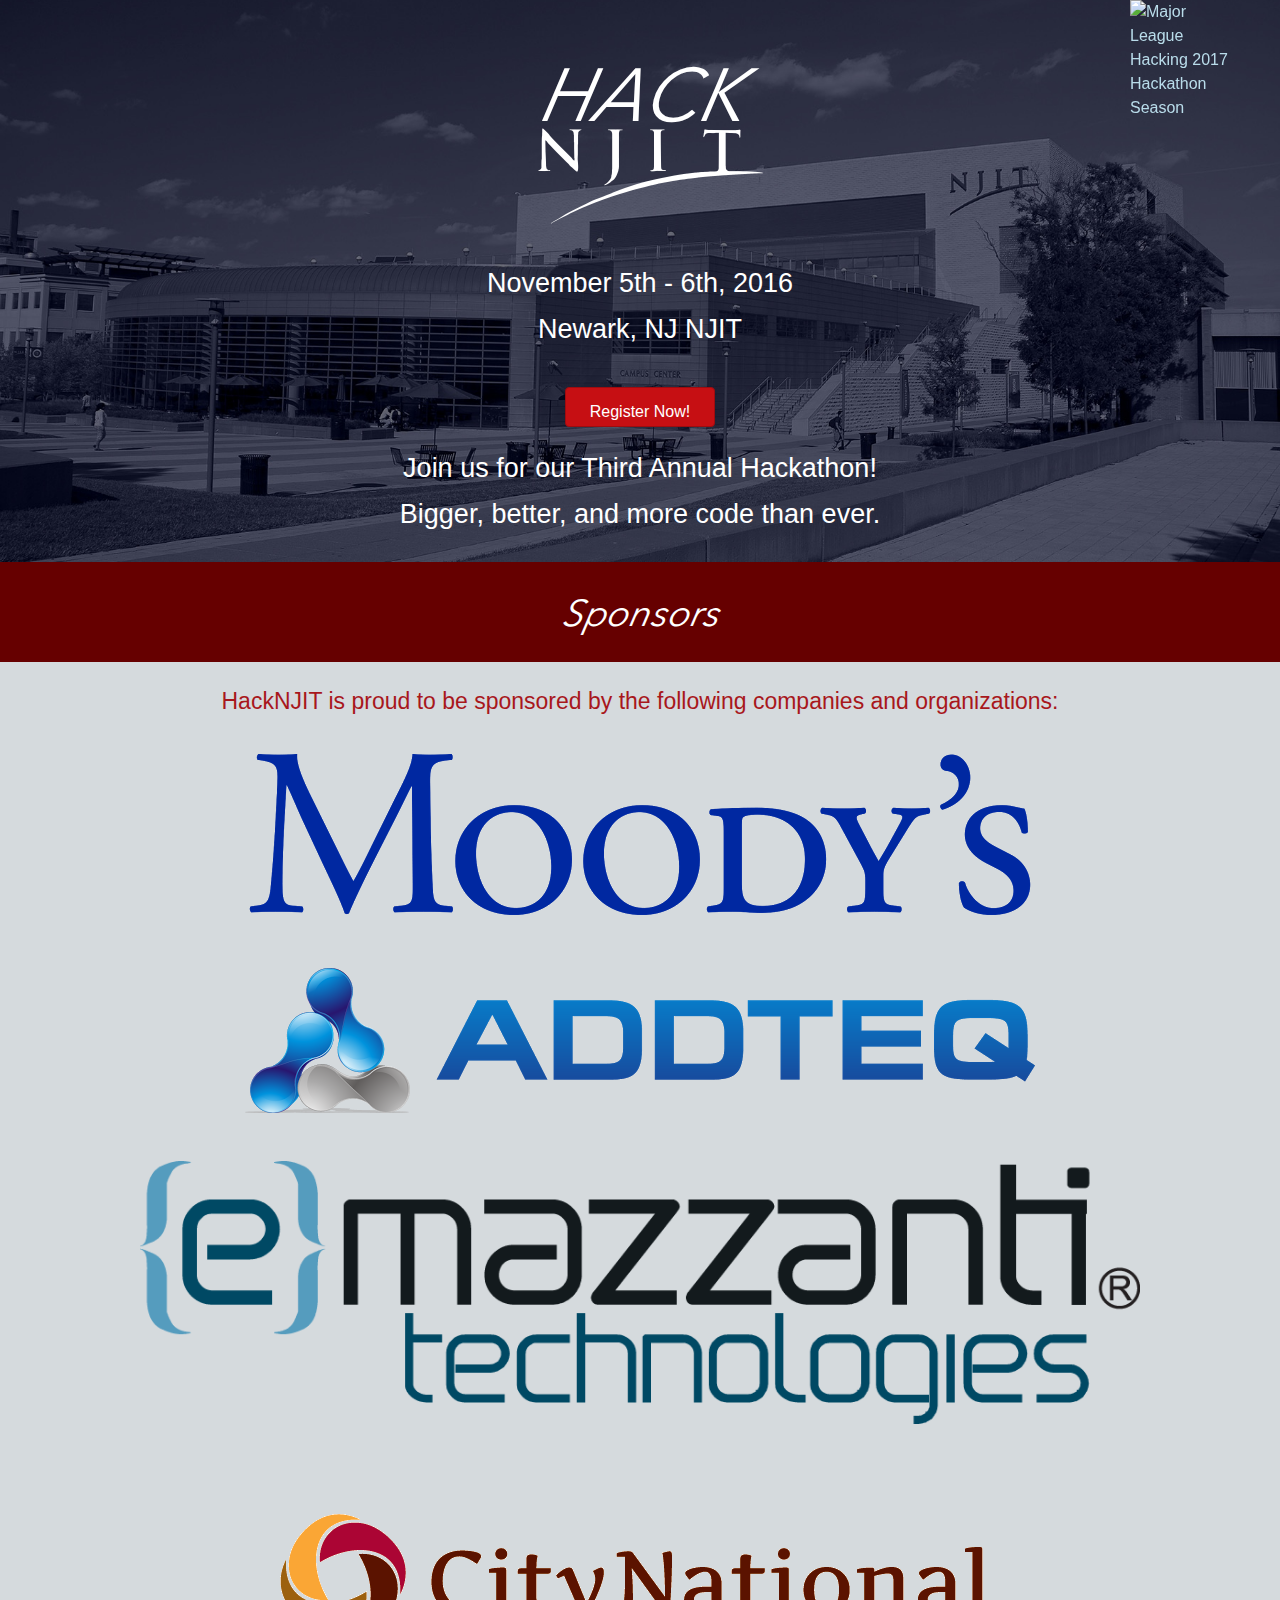
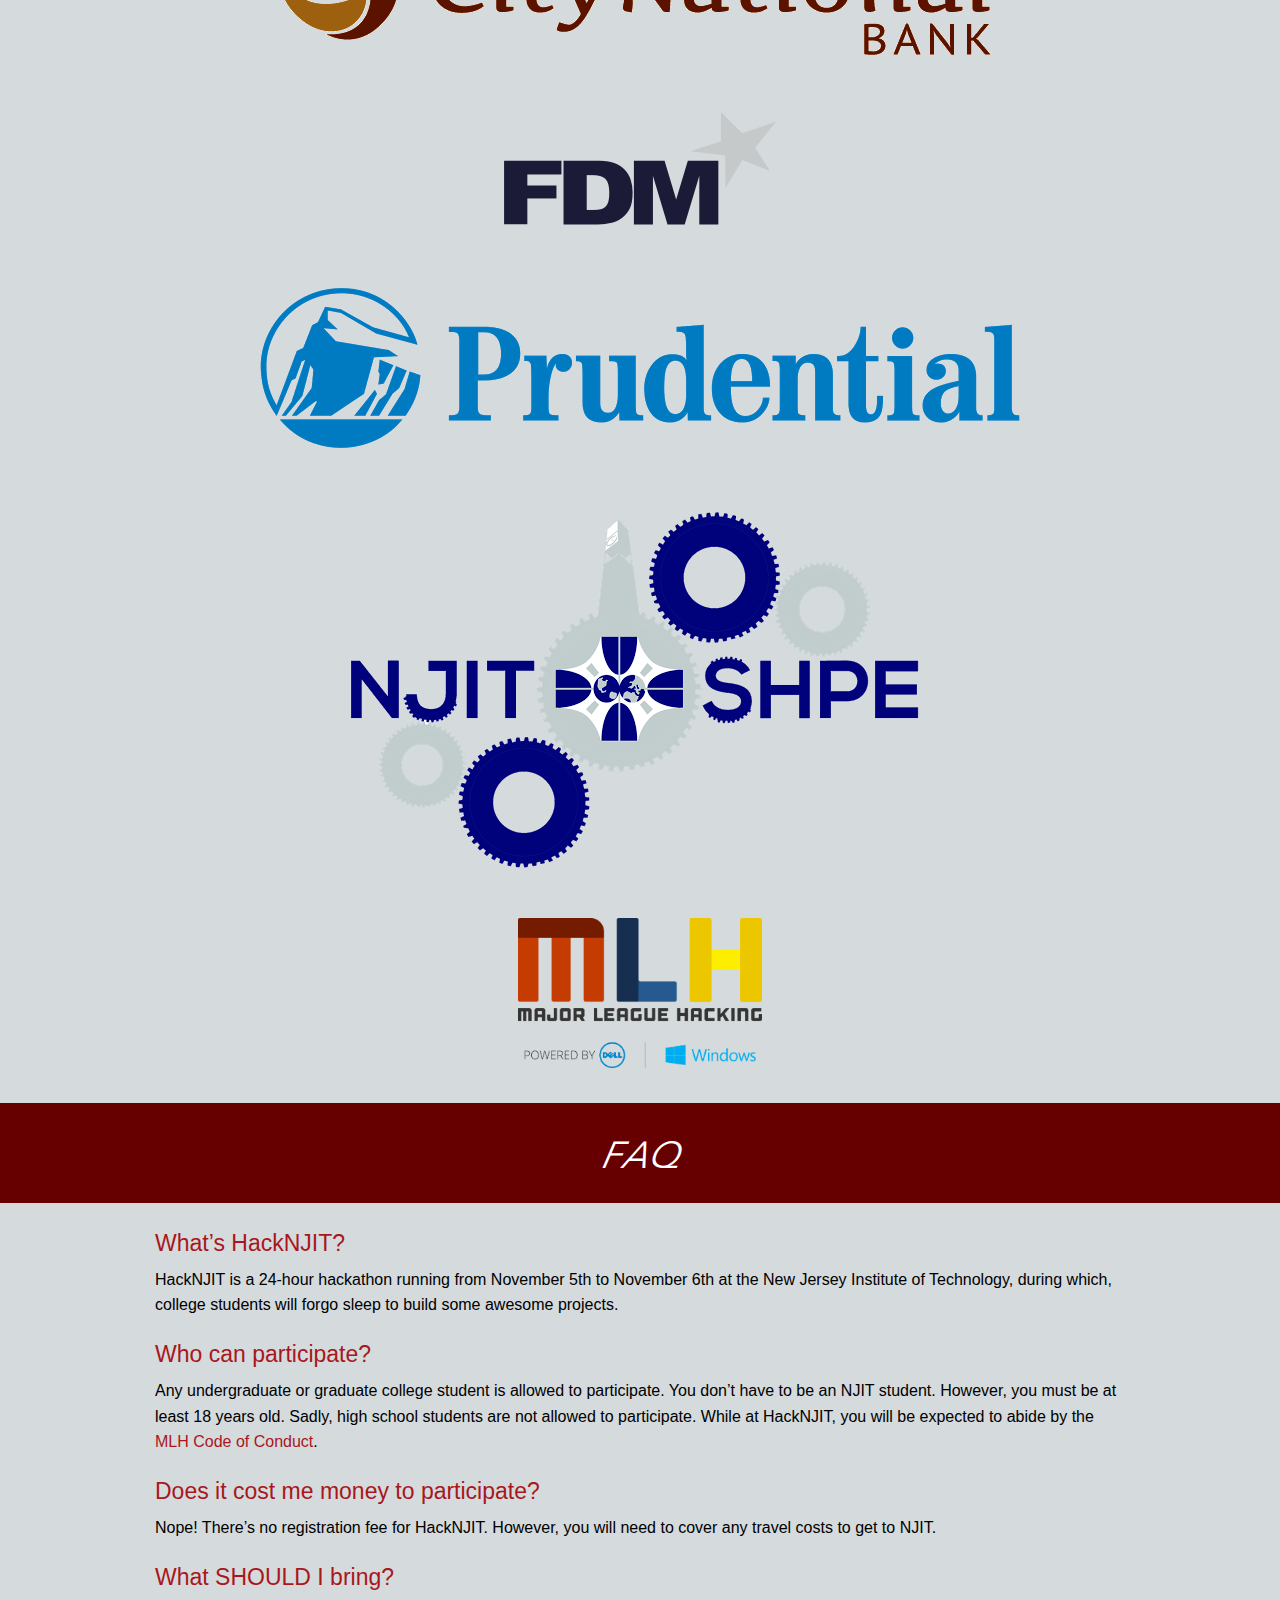
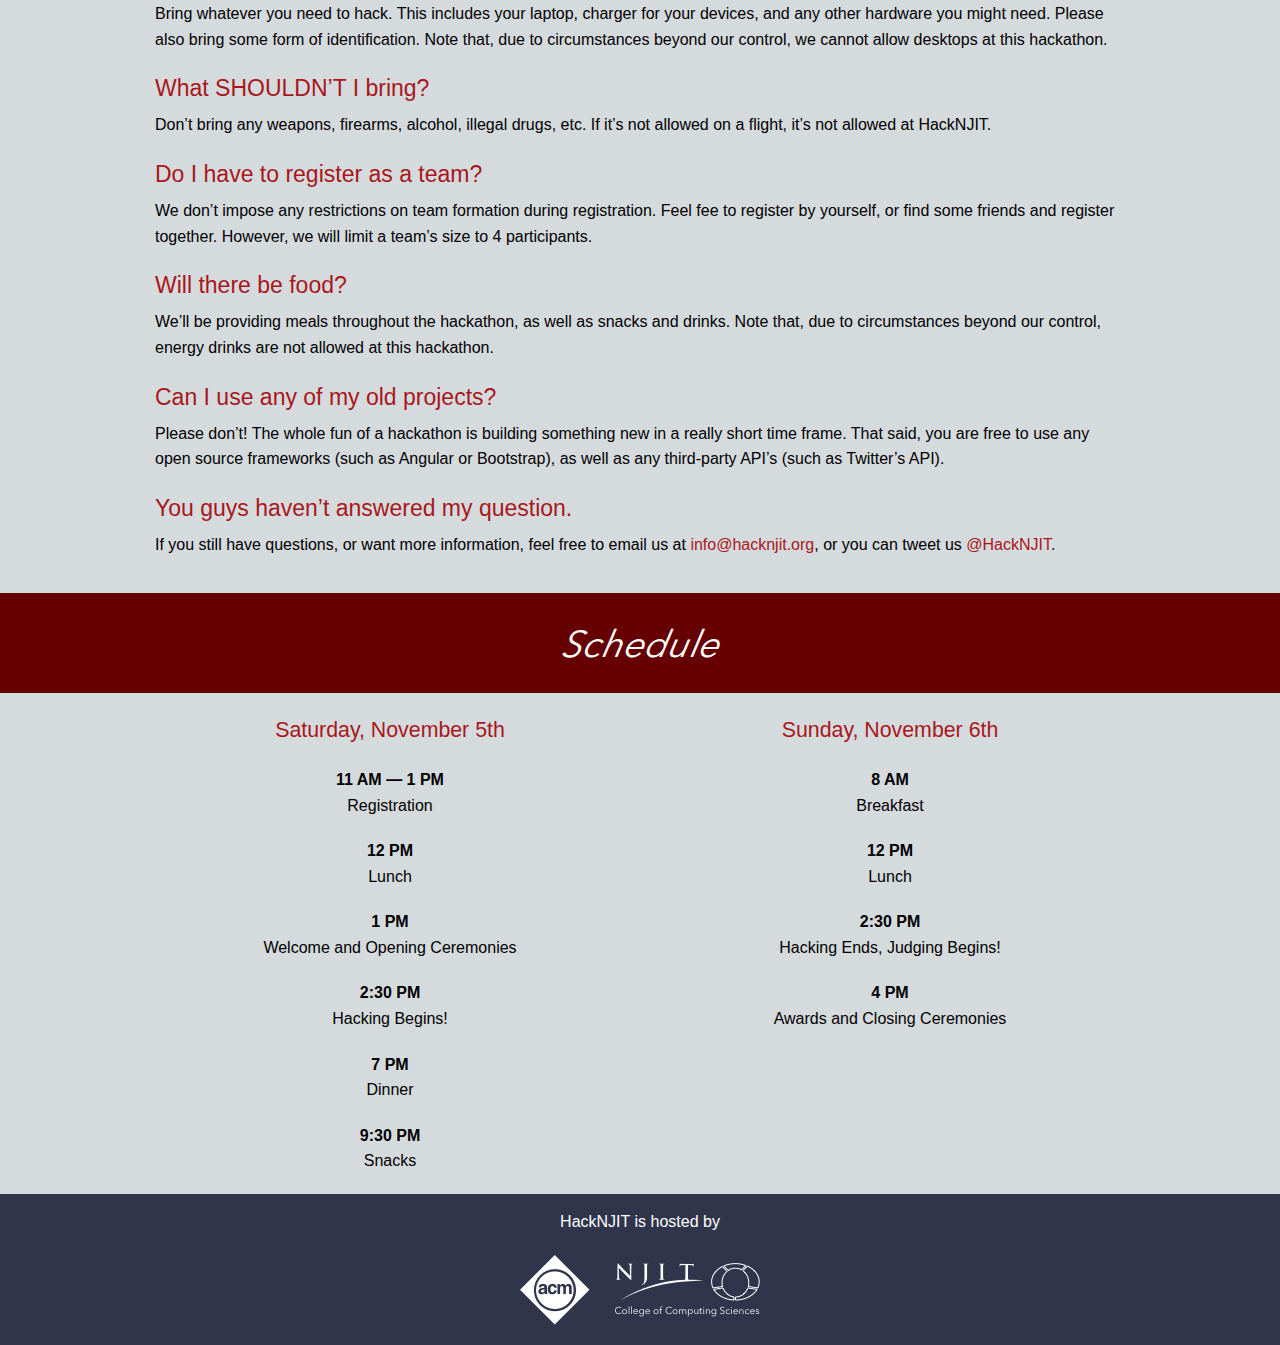
==== commit 43eae13f: "Update index.html" ====
--- a/index.html
+++ b/index.html
@@ -23,7 +23,7 @@
 
 			<div class="row" id="info">
 				<h3>November 5th - 6th, 2016</h3>
-				<h3>Newark, NJ @ NJIT</h3>
+				<h3>Newark, NJ NJIT</h3>
 			</div>
 				<a href="https://my.mlh.io/oauth/authorize?client_id=db5edcd87c031832a707f949e7d8740b9e0c71959344ea7dee6078cb388b0f20&redirect_uri=http://hacknjit.org/dashboard.html&response_type=token">
 					<button type="button" id="signupbutton" class="button alert">Register Now!</button>
